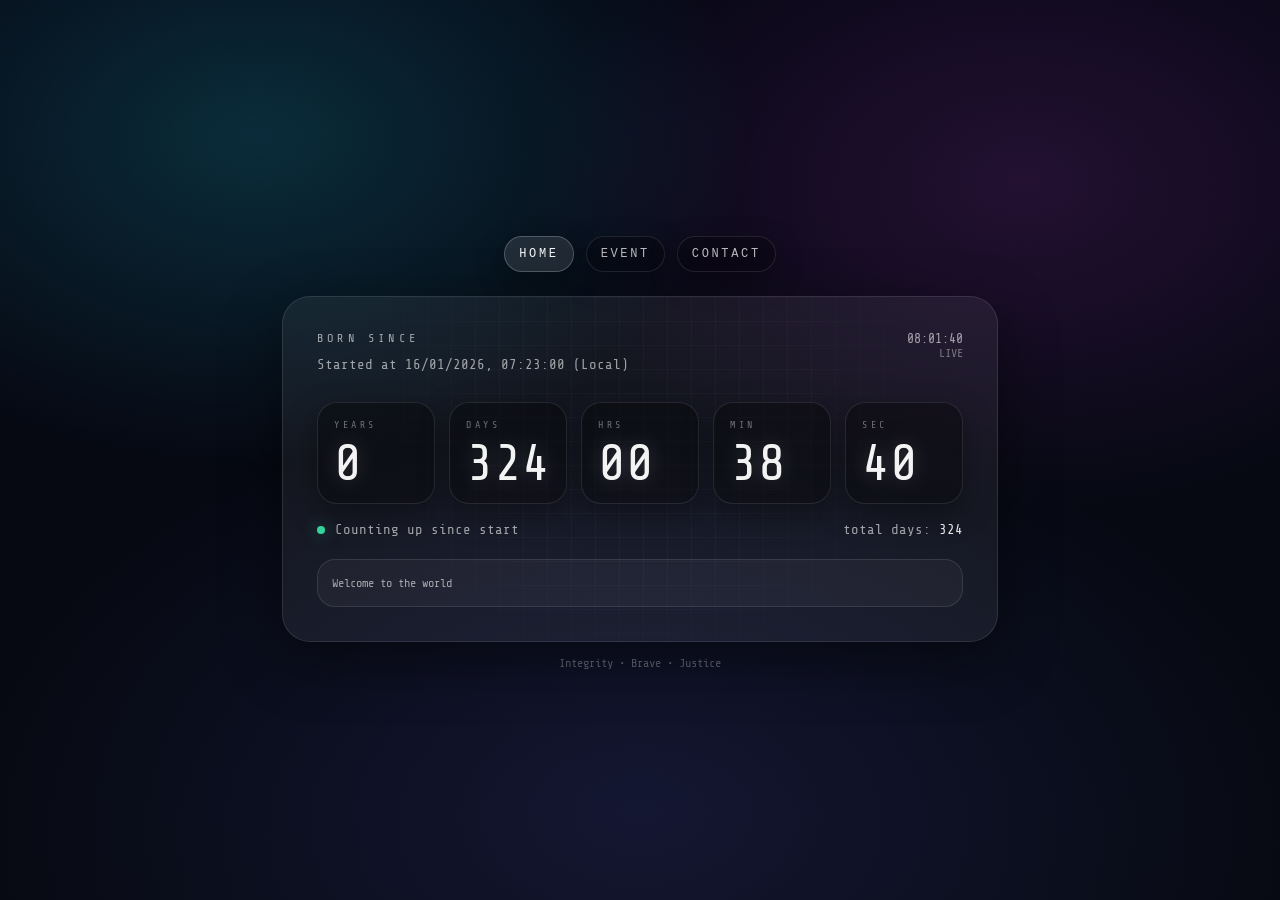
==== index.html @ 0cbd87af "Update index.html" ====
<!doctype html>
<html lang="en">
<head>
  <meta charset="utf-8" />
  <meta name="viewport" content="width=device-width,initial-scale=1" />
  <meta name="theme-color" content="#070A12" />
  <title>Clare Chen</title>

  <!-- Optional: nicer “digital” mono font (safe to remove) -->
  <link rel="preconnect" href="https://fonts.googleapis.com">
  <link rel="preconnect" href="https://fonts.gstatic.com" crossorigin>
  <link href="https://fonts.googleapis.com/css2?family=Share+Tech+Mono&display=swap" rel="stylesheet">

  <link rel="stylesheet" href="./assets/styles.css">

  <style>
    :root{
      --bg0:#050713;
      --bg1:#070A12;
      --panel: rgba(255,255,255,.06);
      --panel2: rgba(0,0,0,.35);
      --border: rgba(255,255,255,.10);
      --text: rgba(255,255,255,.95);
      --muted: rgba(255,255,255,.60);
      --muted2: rgba(255,255,255,.40);
      --glow: rgba(255,255,255,.18);
      --cyan: rgba(34,211,238,.18);
      --indigo: rgba(99,102,241,.14);
      --fuchsia: rgba(217,70,239,.14);
      --grid: rgba(255,255,255,.06);
    }

    *{ box-sizing:border-box; }
    html,body{ height:100%; }
    body{
      margin:0;
      color:var(--text);
      background:
        radial-gradient(900px 600px at 20% 15%, var(--cyan), transparent 55%),
        radial-gradient(900px 600px at 80% 20%, var(--fuchsia), transparent 55%),
        radial-gradient(1100px 700px at 50% 90%, var(--indigo), transparent 60%),
        linear-gradient(180deg, var(--bg0), var(--bg1));
      font-family: "Share Tech Mono", ui-monospace, SFMono-Regular, Menlo, Monaco, Consolas, "Liberation Mono", "Courier New", monospace;
      display:flex;
      align-items:center;
      justify-content:center;
      padding:24px;
    }

    .wrap{
      width:min(980px, 100%);
      position:relative;
    }

    .card{
      position:relative;
      border:1px solid var(--border);
      background:var(--panel);
      border-radius:28px;
      overflow:hidden;
      box-shadow: 0 18px 60px rgba(0,0,0,.45);
    }

    /* subtle grid */
    .card::before{
      content:"";
      position:absolute;
      inset:0;
      background-image:
        linear-gradient(to right, var(--grid) 1px, transparent 1px),
        linear-gradient(to bottom, var(--grid) 1px, transparent 1px);
      background-size:24px 24px;
      opacity:.45;
      mask-image: radial-gradient(circle at 50% 30%, black 0%, black 38%, transparent 75%);
      pointer-events:none;
    }

    .inner{ position:relative; padding:34px; }
    @media (max-width:640px){ .inner{ padding:22px; } }

    .top{
      display:flex;
      align-items:flex-start;
      justify-content:space-between;
      gap:16px;
    }

    .title{
      letter-spacing:.35em;
      font-size:12px;
      color:var(--muted);
    }

    .sub{
      margin-top:10px;
      font-size:14px;
      color:var(--muted);
      line-height:1.4;
    }

    .right{
      text-align:right;
      font-size:12px;
      color:var(--muted2);
    }

    .right .clock{
      font-size:13px;
      color:var(--muted);
    }

    .grid{
      margin-top:28px;
      display:grid;
      grid-template-columns: repeat(5, 1fr);
      gap:14px;
    }
    @media (max-width:860px){
      .grid{ grid-template-columns: repeat(2, 1fr); }
      .grid .block:last-child{ grid-column: 1 / -1; }
    }

    .block{
      border:1px solid var(--border);
      background:var(--panel2);
      border-radius:20px;
      padding:16px 16px 14px;
      box-shadow: 0 10px 30px rgba(0,0,0,.35);
    }

    .label{
      font-size:10px;
      letter-spacing:.35em;
      color:var(--muted2);
    }

    .value{
      margin-top:8px;
      font-size: clamp(34px, 4vw, 56px);
      color:var(--text);
      text-shadow: 0 0 22px var(--glow);
      line-height:1;
    }

    .metaRow{
      margin-top:18px;
      display:flex;
      align-items:center;
      justify-content:space-between;
      gap:12px;
      flex-wrap:wrap;
      color:var(--muted);
      font-size:14px;
    }

    .pill{
      display:inline-flex;
      align-items:center;
      gap:10px;
    }

    .dot{
      width:8px; height:8px; border-radius:999px;
      background:#34d399;
      box-shadow: 0 0 16px rgba(52,211,153,.5);
    }
    .dot.future{
      background:#fbbf24;
      box-shadow: 0 0 16px rgba(251,191,36,.5);
    }

    .footer{
      margin-top:14px;
      font-size:12px;
      color:rgba(255,255,255,.35);
      text-align:center;
    }

    .hint{
      margin-top:22px;
      border:1px solid var(--border);
      background: rgba(255,255,255,.04);
      border-radius:18px;
      padding:14px;
      font-size:12px;
      color:var(--muted);
      line-height:1.5;
    }

    code{
      font-family:inherit;
      color:rgba(255,255,255,.85);
    }
  </style>
</head>

<body>
  <div class="stage">
    <nav class="toolbar" aria-label="Primary">
      <a class="tool-pill active" href="/">Home</a>
      <a class="tool-pill" href="/event/">Event</a>
      <a class="tool-pill" href="/contact/">Contact</a>
    </nav>

    <section class="card">
      <div class="inner">
        <div class="top">
          <div>
            <div class="title" id="title">BORN SINCE</div>
            <div class="sub" id="subtitle">Loading…</div>
          </div>

          <div class="right">
            <div class="clock" id="nowClock">--:--:--</div>
            <div>LIVE</div>
          </div>
        </div>

        <div class="grid" aria-label="timer blocks">
          <div class="block">
            <div class="label">YEARS</div>
            <div class="value" id="years">0</div>
          </div>
          <div class="block">
            <div class="label">DAYS</div>
            <div class="value" id="days">0</div>
          </div>
          <div class="block">
            <div class="label">HRS</div>
            <div class="value" id="hours">00</div>
          </div>
          <div class="block">
            <div class="label">MIN</div>
            <div class="value" id="mins">00</div>
          </div>
          <div class="block">
            <div class="label">SEC</div>
            <div class="value" id="secs">00</div>
          </div>
        </div>

        <div class="metaRow">
          <div class="pill">
            <span class="dot" id="dot"></span>
            <span id="modeText">—</span>
          </div>

          <div>
            total days: <span id="totalDays" style="color:rgba(255,255,255,.9)">0</span>
          </div>
        </div>

        <div class="hint">
          Welcome to the world
        </div>
      </div>
    </section>

    <div class="footer">Integrity • Brave • Justice</div>
  </div>

  <script>
    // =========================
    // ✅ CONFIG (hardcode here)
    // =========================
    const TITLE = "BORN SINCE";
    const START_DATE_DDMMYYYY = "16012026"; // DDMMYYYY e.g. 01012020
    const START_TIME_HHMM     = "07:23";    // HH:MM (24h) e.g. 09:30
    const USE_UTC             = false;      // true = interpret date/time as UTC

    // Optional: show date in subtitle with your preferred format
    const DISPLAY_LOCALE = "en-AU"; // e.g. "en-AU"

    // =========================
    // Helpers
    // =========================
    const $ = (id) => document.getElementById(id);

    function pad2(n){ return String(n).padStart(2, "0"); }

    function parseDDMMYYYY(s){
      s = (s || "").trim();
      if(!/^\d{8}$/.test(s)) return null;
      const dd = Number(s.slice(0,2));
      const mm = Number(s.slice(2,4));
      const yyyy = Number(s.slice(4,8));
      if(mm < 1 || mm > 12) return null;
      if(dd < 1 || dd > 31) return null;
      const d = new Date(yyyy, mm-1, dd);
      if(d.getFullYear() !== yyyy || d.getMonth() !== mm-1 || d.getDate() !== dd) return null;
      return {dd, mm, yyyy};
    }

    function buildStartDate(dateParts, hh, min, useUTC){
      const {dd, mm, yyyy} = dateParts;
      return useUTC
        ? new Date(Date.UTC(yyyy, mm-1, dd, hh, min, 0))
        : new Date(yyyy, mm-1, dd, hh, min, 0);
    }

    function splitDuration(msAbs){
      const totalSeconds = Math.floor(msAbs / 1000);
      const seconds = totalSeconds % 60;
      const totalMinutes = Math.floor(totalSeconds / 60);
      const minutes = totalMinutes % 60;
      const totalHours = Math.floor(totalMinutes / 60);
      const hours = totalHours % 24;
      const totalDays = Math.floor(totalHours / 24);
      // Simple stable display: years = 365 days
      const years = Math.floor(totalDays / 365);
      const days = totalDays % 365;
      return { years, days, hours, minutes, seconds, totalDays };
    }

    // =========================
    // Init
    // =========================
    $("title").textContent = TITLE;

    const dateParts = parseDDMMYYYY(START_DATE_DDMMYYYY);
    const timeMatch = /^\s*(\d{1,2}):(\d{2})\s*$/.exec(START_TIME_HHMM);

    if(!dateParts || !timeMatch){
      $("subtitle").textContent = "Invalid START_DATE_DDMMYYYY or START_TIME_HHMM.";
      $("modeText").textContent = "Fix config in <script>.";
      $("dot").classList.add("future");
      throw new Error("Bad config");
    }

    const hh = Number(timeMatch[1]);
    const min = Number(timeMatch[2]);
    if(hh<0 || hh>23 || min<0 || min>59){
      $("subtitle").textContent = "Time must be HH:MM (00:00–23:59).";
      $("modeText").textContent = "Fix config in <script>.";
      $("dot").classList.add("future");
      throw new Error("Bad time");
    }

    const start = buildStartDate(dateParts, hh, min, USE_UTC);

    function tick(){
      const now = new Date();
      $("nowClock").textContent = now.toLocaleTimeString(DISPLAY_LOCALE, { hour12:false });

      const delta = Date.now() - start.getTime();
      const isFuture = delta < 0;
      const parts = splitDuration(Math.abs(delta));

      $("years").textContent = String(parts.years);
      $("days").textContent  = String(parts.days);
      $("hours").textContent = pad2(parts.hours);
      $("mins").textContent  = pad2(parts.minutes);
      $("secs").textContent  = pad2(parts.seconds);
      $("totalDays").textContent = String(parts.totalDays);

      $("dot").classList.toggle("future", isFuture);
      $("modeText").textContent = isFuture ? "Counting down to start" : "Counting up since start";

      const tzLabel = USE_UTC ? "UTC" : "Local";
      $("subtitle").textContent =
        (isFuture ? "Starts at " : "Started at ") +
        start.toLocaleString(DISPLAY_LOCALE, { hour12:false }) +
        " (" + tzLabel + ")";
    }

    tick();
    setInterval(tick, 250);
  </script>
</body>
</html>
---- assets/styles.css ----
/* toolbar container */
.toolbar{
  display:flex;
  align-items:center;
  justify-content:center;
  gap:12px;
  padding: 6px 8px;

  /* distance from main card */
  margin-bottom: 18px;
}

/* pill buttons that match your “Welcome to the world” vibe */
.tool-pill{
  display:inline-flex;
  align-items:center;
  justify-content:center;

  padding: 10px 14px;
  border-radius: 999px;

  border: 1px solid rgba(255,255,255,.10);
  background: rgba(0,0,0,.28);

  color: rgba(255,255,255,.72);
  text-decoration: none;

  font-family: ui-monospace, SFMono-Regular, Menlo, Monaco, Consolas, "Liberation Mono","Courier New", monospace;
  font-size: 12px;
  letter-spacing: .22em;
  text-transform: uppercase;

  box-shadow: 0 10px 28px rgba(0,0,0,.35);
  transition: transform .12s ease, background .12s ease, border-color .12s ease, color .12s ease;
}

.tool-pill:hover{
  transform: translateY(-1px);
  background: rgba(255,255,255,.08);
  border-color: rgba(255,255,255,.18);
  color: rgba(255,255,255,.92);
}

/* active tab - subtle highlight */
.tool-pill.active{
  background: rgba(255,255,255,.10);
  border-color: rgba(255,255,255,.22);
  color: rgba(255,255,255,.96);
}
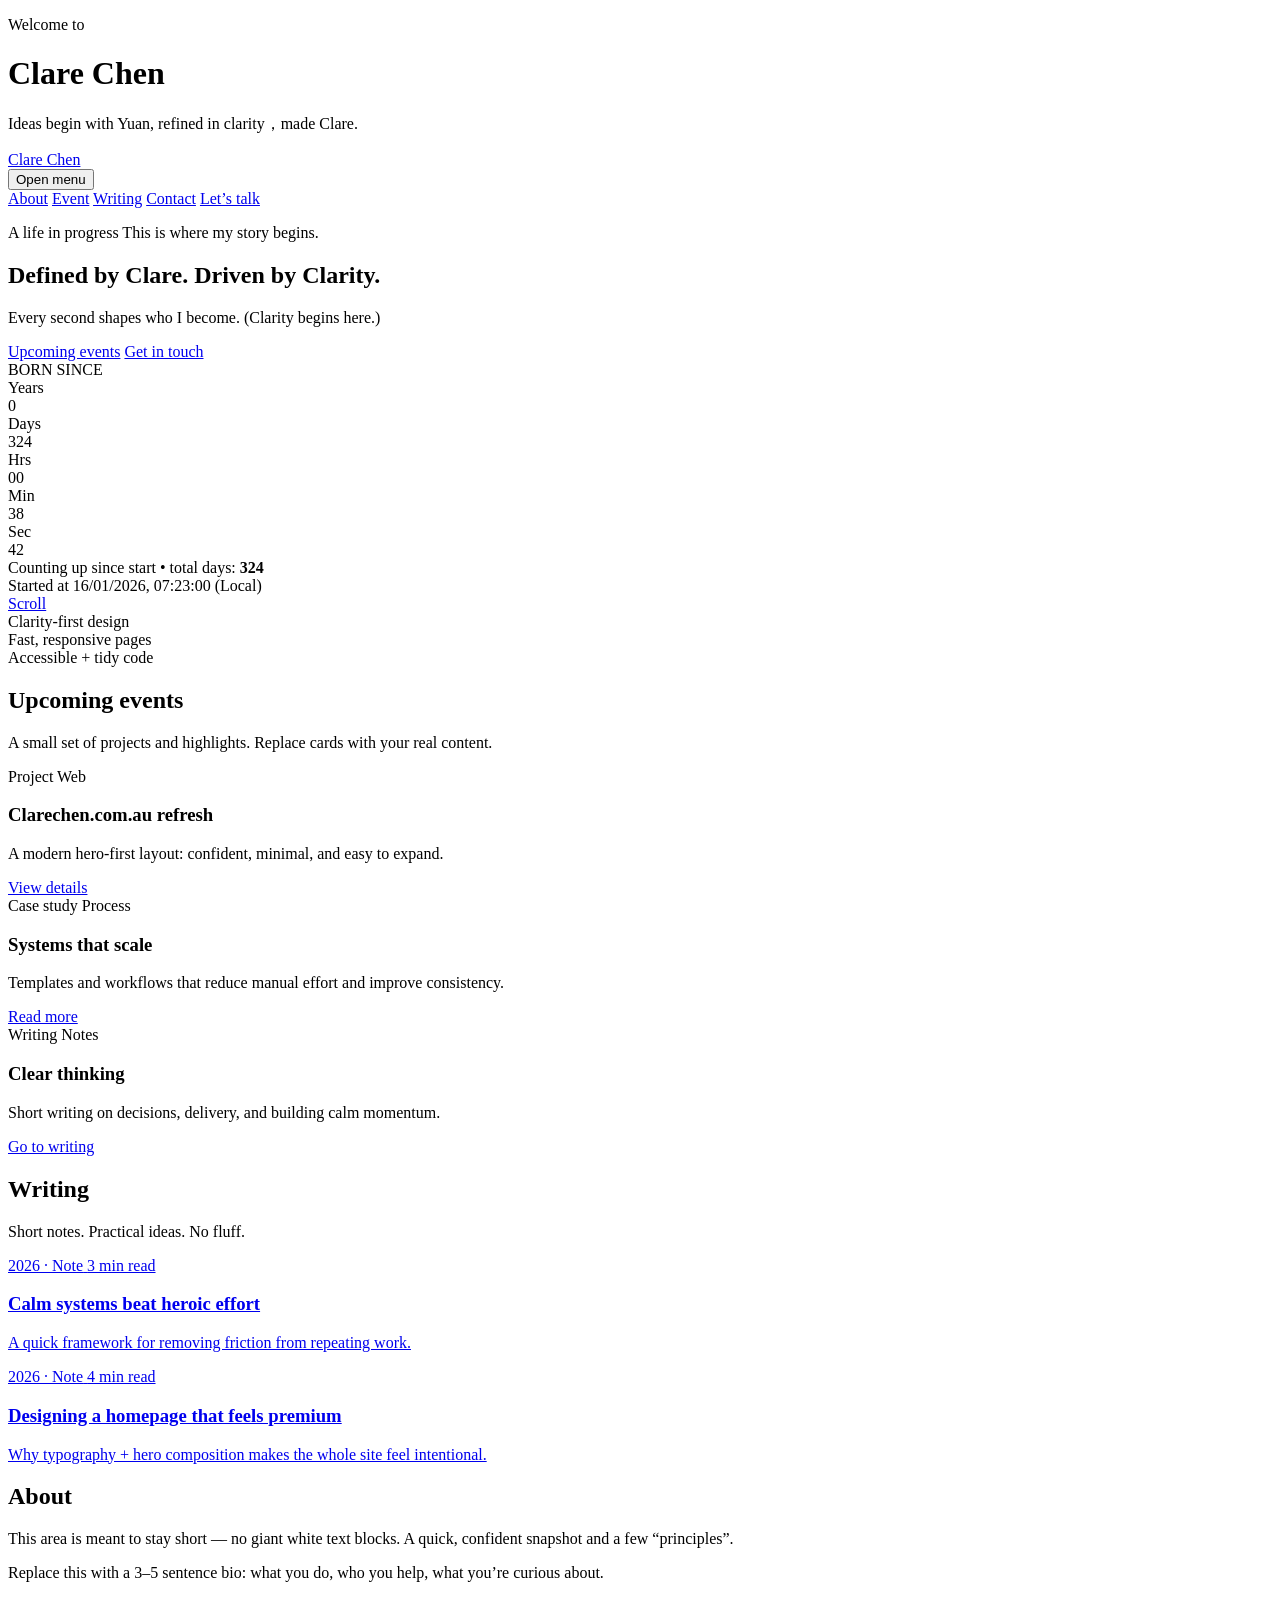
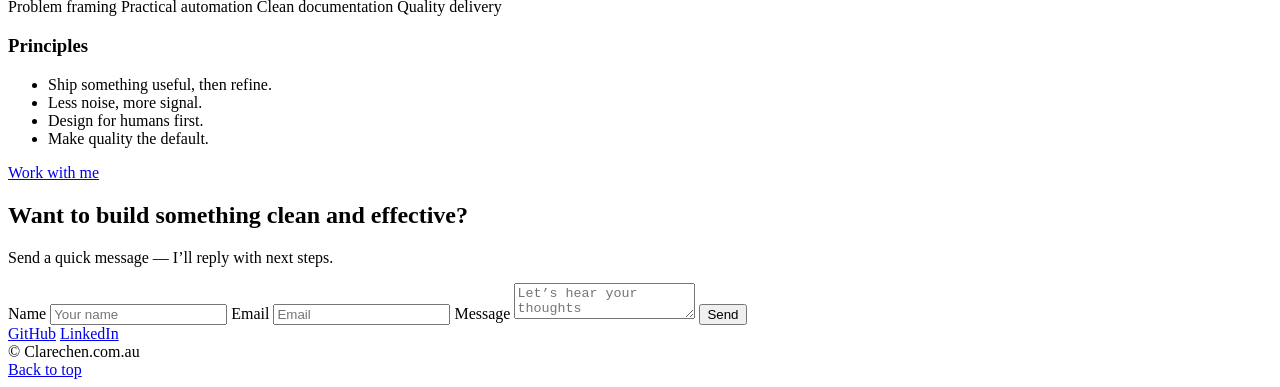
==== commit ad20d1d1: "Add Timer Since function" ====
--- a/index.html
+++ b/index.html
@@ -3,368 +3,326 @@
 <head>
   <meta charset="utf-8" />
   <meta name="viewport" content="width=device-width,initial-scale=1" />
-  <meta name="theme-color" content="#070A12" />
-  <title>Clare Chen</title>
-
-  <!-- Optional: nicer “digital” mono font (safe to remove) -->
-  <link rel="preconnect" href="https://fonts.googleapis.com">
-  <link rel="preconnect" href="https://fonts.gstatic.com" crossorigin>
-  <link href="https://fonts.googleapis.com/css2?family=Share+Tech+Mono&display=swap" rel="stylesheet">
-
-  <link rel="stylesheet" href="./assets/styles.css">
-
-  <style>
-    :root{
-      --bg0:#050713;
-      --bg1:#070A12;
-      --panel: rgba(255,255,255,.06);
-      --panel2: rgba(0,0,0,.35);
-      --border: rgba(255,255,255,.10);
-      --text: rgba(255,255,255,.95);
-      --muted: rgba(255,255,255,.60);
-      --muted2: rgba(255,255,255,.40);
-      --glow: rgba(255,255,255,.18);
-      --cyan: rgba(34,211,238,.18);
-      --indigo: rgba(99,102,241,.14);
-      --fuchsia: rgba(217,70,239,.14);
-      --grid: rgba(255,255,255,.06);
-    }
-
-    *{ box-sizing:border-box; }
-    html,body{ height:100%; }
-    body{
-      margin:0;
-      color:var(--text);
-      background:
-        radial-gradient(900px 600px at 20% 15%, var(--cyan), transparent 55%),
-        radial-gradient(900px 600px at 80% 20%, var(--fuchsia), transparent 55%),
-        radial-gradient(1100px 700px at 50% 90%, var(--indigo), transparent 60%),
-        linear-gradient(180deg, var(--bg0), var(--bg1));
-      font-family: "Share Tech Mono", ui-monospace, SFMono-Regular, Menlo, Monaco, Consolas, "Liberation Mono", "Courier New", monospace;
-      display:flex;
-      align-items:center;
-      justify-content:center;
-      padding:24px;
-    }
-
-    .wrap{
-      width:min(980px, 100%);
-      position:relative;
-    }
-
-    .card{
-      position:relative;
-      border:1px solid var(--border);
-      background:var(--panel);
-      border-radius:28px;
-      overflow:hidden;
-      box-shadow: 0 18px 60px rgba(0,0,0,.45);
-    }
-
-    /* subtle grid */
-    .card::before{
-      content:"";
-      position:absolute;
-      inset:0;
-      background-image:
-        linear-gradient(to right, var(--grid) 1px, transparent 1px),
-        linear-gradient(to bottom, var(--grid) 1px, transparent 1px);
-      background-size:24px 24px;
-      opacity:.45;
-      mask-image: radial-gradient(circle at 50% 30%, black 0%, black 38%, transparent 75%);
-      pointer-events:none;
-    }
-
-    .inner{ position:relative; padding:34px; }
-    @media (max-width:640px){ .inner{ padding:22px; } }
-
-    .top{
-      display:flex;
-      align-items:flex-start;
-      justify-content:space-between;
-      gap:16px;
-    }
-
-    .title{
-      letter-spacing:.35em;
-      font-size:12px;
-      color:var(--muted);
-    }
-
-    .sub{
-      margin-top:10px;
-      font-size:14px;
-      color:var(--muted);
-      line-height:1.4;
-    }
-
-    .right{
-      text-align:right;
-      font-size:12px;
-      color:var(--muted2);
-    }
-
-    .right .clock{
-      font-size:13px;
-      color:var(--muted);
-    }
-
-    .grid{
-      margin-top:28px;
-      display:grid;
-      grid-template-columns: repeat(5, 1fr);
-      gap:14px;
-    }
-    @media (max-width:860px){
-      .grid{ grid-template-columns: repeat(2, 1fr); }
-      .grid .block:last-child{ grid-column: 1 / -1; }
-    }
-
-    .block{
-      border:1px solid var(--border);
-      background:var(--panel2);
-      border-radius:20px;
-      padding:16px 16px 14px;
-      box-shadow: 0 10px 30px rgba(0,0,0,.35);
-    }
-
-    .label{
-      font-size:10px;
-      letter-spacing:.35em;
-      color:var(--muted2);
-    }
-
-    .value{
-      margin-top:8px;
-      font-size: clamp(34px, 4vw, 56px);
-      color:var(--text);
-      text-shadow: 0 0 22px var(--glow);
-      line-height:1;
-    }
-
-    .metaRow{
-      margin-top:18px;
-      display:flex;
-      align-items:center;
-      justify-content:space-between;
-      gap:12px;
-      flex-wrap:wrap;
-      color:var(--muted);
-      font-size:14px;
-    }
-
-    .pill{
-      display:inline-flex;
-      align-items:center;
-      gap:10px;
-    }
-
-    .dot{
-      width:8px; height:8px; border-radius:999px;
-      background:#34d399;
-      box-shadow: 0 0 16px rgba(52,211,153,.5);
-    }
-    .dot.future{
-      background:#fbbf24;
-      box-shadow: 0 0 16px rgba(251,191,36,.5);
-    }
-
-    .footer{
-      margin-top:14px;
-      font-size:12px;
-      color:rgba(255,255,255,.35);
-      text-align:center;
-    }
-
-    .hint{
-      margin-top:22px;
-      border:1px solid var(--border);
-      background: rgba(255,255,255,.04);
-      border-radius:18px;
-      padding:14px;
-      font-size:12px;
-      color:var(--muted);
-      line-height:1.5;
-    }
-
-    code{
-      font-family:inherit;
-      color:rgba(255,255,255,.85);
-    }
-  </style>
+  <meta name="theme-color" content="#0b1220" />
+  <title>Clare Chen — Clarechen.com.au</title>
+  <meta name="description" content="A modern personal homepage for Clare Chen — projects, writing, and contact." />
+
+  <!-- Open Graph -->
+  <meta property="og:title" content="Clare Chen — Clarechen.com.au" />
+  <meta property="og:description" content="Projects, writing, and contact." />
+  <meta property="og:type" content="website" />
+
+  <!-- Fonts (Google Fonts) -->
+  <link rel="preconnect" href="https://fonts.googleapis.com" />
+  <link rel="preconnect" href="https://fonts.gstatic.com" crossorigin />
+  <!-- Elegant headline + clean UI body -->
+  <link href="https://fonts.googleapis.com/css2?family=Manrope:wght@300;400;500;600;700&family=Fraunces:opsz,wght@9..144,300;9..144,500;9..144,700&display=swap" rel="stylesheet" />
+
+  <link rel="stylesheet" href="assets/css/site.css" />
 </head>
 
+<script src="assets/app.js"></script>
+
 <body>
-  <div class="stage">
-    <nav class="toolbar" aria-label="Primary">
-      <a class="tool-pill active" href="/">Home</a>
-      <a class="tool-pill" href="/event/">Event</a>
-      <a class="tool-pill" href="/contact/">Contact</a>
-    </nav>
-
-    <section class="card">
-      <div class="inner">
-        <div class="top">
-          <div>
-            <div class="title" id="title">BORN SINCE</div>
-            <div class="sub" id="subtitle">Loading…</div>
+  <!-- Intro / Welcome Screen -->
+  <div class="intro" id="intro" aria-hidden="true">
+    <div class="intro__inner">
+      <div class="intro__mark" aria-hidden="true"></div>
+      <p class="intro__eyebrow">Welcome to</p>
+      <h1 class="intro__title">Clare Chen</h1>
+      <p class="intro__sub">Ideas begin with Yuan, refined in clarity，made Clare.</p>
+    </div>
+  </div>
+
+  <!-- Top progress indicator -->
+  <div class="scrollbar" aria-hidden="true">
+    <div class="scrollbar__bar" id="scrollbarBar"></div>
+  </div>
+
+  <header class="header" id="header">
+    <div class="container header__inner">
+      <a class="brand" href="#top" aria-label="Home">
+        <span class="brand__dot" aria-hidden="true"></span>
+        <span class="brand__text">Clare Chen</span>
+      </a>
+
+      <nav class="nav" aria-label="Primary">
+        <button class="nav__toggle" id="navToggle" aria-expanded="false" aria-controls="navMenu">
+          <span class="nav__toggleLines" aria-hidden="true"></span>
+          <span class="sr-only">Open menu</span>
+        </button>
+
+        <div class="nav__menu" id="navMenu">
+          <a class="nav__link" href="#about">About</a>
+          <a class="nav__link" href="#event">Event</a>
+          <a class="nav__link" href="#writing">Writing</a>
+          <a class="nav__link" href="#contact">Contact</a>
+          <a class="btn btn--ghost" href="#contact">Let’s talk</a>
+        </div>
+      </nav>
+    </div>
+  </header>
+
+  <main id="top">
+    <!-- HERO -->
+    <section class="hero">
+      <div class="hero__bg" aria-hidden="true"></div>
+      <div class="hero__overlay" aria-hidden="true"></div>
+      <div class="hero__halo" aria-hidden="true"></div>
+
+      <div class="container hero__inner">
+        <p class="kicker reveal">
+          <span class="pill">A life in progress</span>
+          This is where my story begins.
+        </p>
+
+        <h1 class="hero__title reveal">
+          Defined by Clare. Driven by <span class="accent">Clarity</span>.
+        </h1>
+
+        <p class="hero__lead reveal">
+          Every second shapes who I become.
+          <span class="muted">(Clarity begins here.)</span>
+        </p>
+
+        <div class="hero__actions reveal">
+          <a class="btn btn--primary" href="#event">Upcoming events</a>
+          <a class="btn btn--soft" href="#contact">Get in touch</a>
+        </div>
+
+        
+<div class="hero__meta reveal">
+  <div class="stat stat--timer">
+    <div class="stat__label" id="timerTitle">BORN SINCE</div>
+
+    <div class="timerRow">
+      <div class="timerCell">
+        <div class="timerCell__label">Years</div>
+        <div class="timerCell__value" id="years">0</div>
+      </div>
+
+      <div class="timerCell">
+        <div class="timerCell__label">Days</div>
+        <div class="timerCell__value" id="days">0</div>
+      </div>
+
+      <div class="timerCell">
+        <div class="timerCell__label">Hrs</div>
+        <div class="timerCell__value" id="hours">00</div>
+      </div>
+
+      <div class="timerCell">
+        <div class="timerCell__label">Min</div>
+        <div class="timerCell__value" id="mins">00</div>
+      </div>
+
+      <div class="timerCell">
+        <div class="timerCell__label">Sec</div>
+        <div class="timerCell__value" id="secs">00</div>
+      </div>
+    </div>
+
+    <div class="timerMeta">
+      <span class="timerDot" id="dot" aria-hidden="true"></span>
+      <span class="timerMeta__text" id="modeText">—</span>
+      <span class="timerMeta__sep" aria-hidden="true">•</span>
+      <span class="timerMeta__text">
+        total days: <strong id="totalDays">0</strong>
+      </span>
+    </div>
+
+    <div class="timerSub" id="subtitle">Loading…</div>
+  </div>
+</div>
+
+
+        <a class="scrollHint" href="#event" aria-label="Scroll to the events">
+          <span class="scrollHint__mouse" aria-hidden="true"></span>
+          <span class="scrollHint__text">Scroll</span>
+        </a>
+      </div>
+    </section>
+
+    <!-- TRUST STRIP -->
+    <section class="strip">
+      <div class="container strip__inner">
+        <div class="strip__item reveal">Clarity-first design</div>
+        <div class="strip__dot" aria-hidden="true"></div>
+        <div class="strip__item reveal">Fast, responsive pages</div>
+        <div class="strip__dot" aria-hidden="true"></div>
+        <div class="strip__item reveal">Accessible + tidy code</div>
+      </div>
+    </section>
+
+    <!-- WORK -->
+    <section class="section" id="event">
+      <div class="container">
+        <div class="section__head">
+          <h2 class="section__title reveal">Upcoming events</h2>
+          <p class="section__lead reveal">
+            A small set of projects and highlights. Replace cards with your real content.
+          </p>
+        </div>
+
+        <div class="grid">
+          <article class="card reveal">
+            <div class="card__top">
+              <span class="tag">Project</span>
+              <span class="tag tag--muted">Web</span>
+            </div>
+            <h3 class="card__title">Clarechen.com.au refresh</h3>
+            <p class="card__text">
+              A modern hero-first layout: confident, minimal, and easy to expand.
+            </p>
+            <div class="card__actions">
+              <a class="link" href="#" aria-label="Open project">View details</a>
+            </div>
+          </article>
+
+          <article class="card reveal">
+            <div class="card__top">
+              <span class="tag">Case study</span>
+              <span class="tag tag--muted">Process</span>
+            </div>
+            <h3 class="card__title">Systems that scale</h3>
+            <p class="card__text">
+              Templates and workflows that reduce manual effort and improve consistency.
+            </p>
+            <div class="card__actions">
+              <a class="link" href="#" aria-label="Open case study">Read more</a>
+            </div>
+          </article>
+
+          <article class="card reveal">
+            <div class="card__top">
+              <span class="tag">Writing</span>
+              <span class="tag tag--muted">Notes</span>
+            </div>
+            <h3 class="card__title">Clear thinking</h3>
+            <p class="card__text">
+              Short writing on decisions, delivery, and building calm momentum.
+            </p>
+            <div class="card__actions">
+              <a class="link" href="#writing">Go to writing</a>
+            </div>
+          </article>
+        </div>
+      </div>
+    </section>
+
+    <!-- WRITING -->
+    <section class="section" id="writing">
+      <div class="container">
+        <div class="section__head">
+          <h2 class="section__title reveal">Writing</h2>
+          <p class="section__lead reveal">Short notes. Practical ideas. No fluff.</p>
+        </div>
+
+        <div class="posts">
+          <a class="post reveal" href="#">
+            <div class="post__meta">
+              <span class="post__date">2026 · Note</span>
+              <span class="post__dot" aria-hidden="true"></span>
+              <span class="post__read">3 min read</span>
+            </div>
+            <h3 class="post__title">Calm systems beat heroic effort</h3>
+            <p class="post__text">A quick framework for removing friction from repeating work.</p>
+          </a>
+
+          <a class="post reveal" href="#">
+            <div class="post__meta">
+              <span class="post__date">2026 · Note</span>
+              <span class="post__dot" aria-hidden="true"></span>
+              <span class="post__read">4 min read</span>
+            </div>
+            <h3 class="post__title">Designing a homepage that feels premium</h3>
+            <p class="post__text">Why typography + hero composition makes the whole site feel intentional.</p>
+          </a>
+        </div>
+      </div>
+    </section>
+
+    
+    <!-- ABOUT (dark glass panel) -->
+    <section class="section section--tint" id="about">
+      <div class="container">
+        <div class="split">
+          <div class="split__left reveal">
+            <h2 class="section__title">About</h2>
+            <p class="section__lead">
+              This area is meant to stay short — no giant white text blocks.
+              A quick, confident snapshot and a few “principles”.
+            </p>
+            <p class="muted">
+              Replace this with a 3–5 sentence bio: what you do, who you help, what you’re curious about.
+            </p>
+
+            <div class="chips">
+              <span class="chip">Problem framing</span>
+              <span class="chip">Practical automation</span>
+              <span class="chip">Clean documentation</span>
+              <span class="chip">Quality delivery</span>
+            </div>
           </div>
 
-          <div class="right">
-            <div class="clock" id="nowClock">--:--:--</div>
-            <div>LIVE</div>
+          <div class="split__right reveal">
+            <div class="panel">
+              <h3 class="panel__title">Principles</h3>
+              <ul class="list">
+                <li><span class="tick" aria-hidden="true"></span>Ship something useful, then refine.</li>
+                <li><span class="tick" aria-hidden="true"></span>Less noise, more signal.</li>
+                <li><span class="tick" aria-hidden="true"></span>Design for humans first.</li>
+                <li><span class="tick" aria-hidden="true"></span>Make quality the default.</li>
+              </ul>
+              <a class="btn btn--soft btn--full" href="#contact">Work with me</a>
+            </div>
           </div>
         </div>
-
-        <div class="grid" aria-label="timer blocks">
-          <div class="block">
-            <div class="label">YEARS</div>
-            <div class="value" id="years">0</div>
+      </div>
+    </section>
+
+    <!-- CONTACT CTA -->
+    <section class="cta" id="contact">
+      <div class="container cta__inner">
+        <div class="cta__copy reveal">
+          <h2 class="cta__title">Want to build something clean and effective?</h2>
+          <p class="cta__lead">Send a quick message — I’ll reply with next steps.</p>
+        </div>
+
+        <form class="form reveal" action="mailto:your@email.com" method="post" enctype="text/plain">
+          <label class="sr-only" for="name">Name</label>
+          <input class="input" id="name" name="name" placeholder="Your name" autocomplete="name" />
+
+          <label class="sr-only" for="email">Email</label>
+          <input class="input" id="email" name="email" placeholder="Email" autocomplete="email" />
+
+          <label class="sr-only" for="message">Message</label>
+          <textarea class="input input--area" id="message" name="message" placeholder="Let’s hear your thoughts"></textarea>
+
+          <button class="btn btn--primary btn--full" type="submit">Send</button>
+
+          <div class="form__links">
+            <a class="link link--muted" href="https://github.com/jimmy1992abc" target="_blank" rel="noreferrer">GitHub</a>
+            <span class="dot" aria-hidden="true"></span>
+            <a class="link link--muted" href="#" target="_blank" rel="noreferrer">LinkedIn</a>
           </div>
-          <div class="block">
-            <div class="label">DAYS</div>
-            <div class="value" id="days">0</div>
-          </div>
-          <div class="block">
-            <div class="label">HRS</div>
-            <div class="value" id="hours">00</div>
-          </div>
-          <div class="block">
-            <div class="label">MIN</div>
-            <div class="value" id="mins">00</div>
-          </div>
-          <div class="block">
-            <div class="label">SEC</div>
-            <div class="value" id="secs">00</div>
-          </div>
-        </div>
-
-        <div class="metaRow">
-          <div class="pill">
-            <span class="dot" id="dot"></span>
-            <span id="modeText">—</span>
-          </div>
-
-          <div>
-            total days: <span id="totalDays" style="color:rgba(255,255,255,.9)">0</span>
-          </div>
-        </div>
-
-        <div class="hint">
-          Welcome to the world
-        </div>
-      </div>
-    </section>
-
-    <div class="footer">Integrity • Brave • Justice</div>
-  </div>
-
-  <script>
-    // =========================
-    // ✅ CONFIG (hardcode here)
-    // =========================
-    const TITLE = "BORN SINCE";
-    const START_DATE_DDMMYYYY = "16012026"; // DDMMYYYY e.g. 01012020
-    const START_TIME_HHMM     = "07:23";    // HH:MM (24h) e.g. 09:30
-    const USE_UTC             = false;      // true = interpret date/time as UTC
-
-    // Optional: show date in subtitle with your preferred format
-    const DISPLAY_LOCALE = "en-AU"; // e.g. "en-AU"
-
-    // =========================
-    // Helpers
-    // =========================
-    const $ = (id) => document.getElementById(id);
-
-    function pad2(n){ return String(n).padStart(2, "0"); }
-
-    function parseDDMMYYYY(s){
-      s = (s || "").trim();
-      if(!/^\d{8}$/.test(s)) return null;
-      const dd = Number(s.slice(0,2));
-      const mm = Number(s.slice(2,4));
-      const yyyy = Number(s.slice(4,8));
-      if(mm < 1 || mm > 12) return null;
-      if(dd < 1 || dd > 31) return null;
-      const d = new Date(yyyy, mm-1, dd);
-      if(d.getFullYear() !== yyyy || d.getMonth() !== mm-1 || d.getDate() !== dd) return null;
-      return {dd, mm, yyyy};
-    }
-
-    function buildStartDate(dateParts, hh, min, useUTC){
-      const {dd, mm, yyyy} = dateParts;
-      return useUTC
-        ? new Date(Date.UTC(yyyy, mm-1, dd, hh, min, 0))
-        : new Date(yyyy, mm-1, dd, hh, min, 0);
-    }
-
-    function splitDuration(msAbs){
-      const totalSeconds = Math.floor(msAbs / 1000);
-      const seconds = totalSeconds % 60;
-      const totalMinutes = Math.floor(totalSeconds / 60);
-      const minutes = totalMinutes % 60;
-      const totalHours = Math.floor(totalMinutes / 60);
-      const hours = totalHours % 24;
-      const totalDays = Math.floor(totalHours / 24);
-      // Simple stable display: years = 365 days
-      const years = Math.floor(totalDays / 365);
-      const days = totalDays % 365;
-      return { years, days, hours, minutes, seconds, totalDays };
-    }
-
-    // =========================
-    // Init
-    // =========================
-    $("title").textContent = TITLE;
-
-    const dateParts = parseDDMMYYYY(START_DATE_DDMMYYYY);
-    const timeMatch = /^\s*(\d{1,2}):(\d{2})\s*$/.exec(START_TIME_HHMM);
-
-    if(!dateParts || !timeMatch){
-      $("subtitle").textContent = "Invalid START_DATE_DDMMYYYY or START_TIME_HHMM.";
-      $("modeText").textContent = "Fix config in <script>.";
-      $("dot").classList.add("future");
-      throw new Error("Bad config");
-    }
-
-    const hh = Number(timeMatch[1]);
-    const min = Number(timeMatch[2]);
-    if(hh<0 || hh>23 || min<0 || min>59){
-      $("subtitle").textContent = "Time must be HH:MM (00:00–23:59).";
-      $("modeText").textContent = "Fix config in <script>.";
-      $("dot").classList.add("future");
-      throw new Error("Bad time");
-    }
-
-    const start = buildStartDate(dateParts, hh, min, USE_UTC);
-
-    function tick(){
-      const now = new Date();
-      $("nowClock").textContent = now.toLocaleTimeString(DISPLAY_LOCALE, { hour12:false });
-
-      const delta = Date.now() - start.getTime();
-      const isFuture = delta < 0;
-      const parts = splitDuration(Math.abs(delta));
-
-      $("years").textContent = String(parts.years);
-      $("days").textContent  = String(parts.days);
-      $("hours").textContent = pad2(parts.hours);
-      $("mins").textContent  = pad2(parts.minutes);
-      $("secs").textContent  = pad2(parts.seconds);
-      $("totalDays").textContent = String(parts.totalDays);
-
-      $("dot").classList.toggle("future", isFuture);
-      $("modeText").textContent = isFuture ? "Counting down to start" : "Counting up since start";
-
-      const tzLabel = USE_UTC ? "UTC" : "Local";
-      $("subtitle").textContent =
-        (isFuture ? "Starts at " : "Started at ") +
-        start.toLocaleString(DISPLAY_LOCALE, { hour12:false }) +
-        " (" + tzLabel + ")";
-    }
-
-    tick();
-    setInterval(tick, 250);
-  </script>
+        </form>
+      </div>
+    </section>
+  </main>
+
+  <footer class="footer">
+    <div class="container footer__inner">
+      <div class="footer__left">
+        <span class="brand__dot" aria-hidden="true"></span>
+        <span>© <span id="year"></span> Clarechen.com.au</span>
+      </div>
+      <div class="footer__right">
+        <a class="link link--muted" href="#top">Back to top</a>
+      </div>
+    </div>
+  </footer>
+
+  <script src="assets/js/site.js" defer></script>
 </body>
-</html>
+</html>
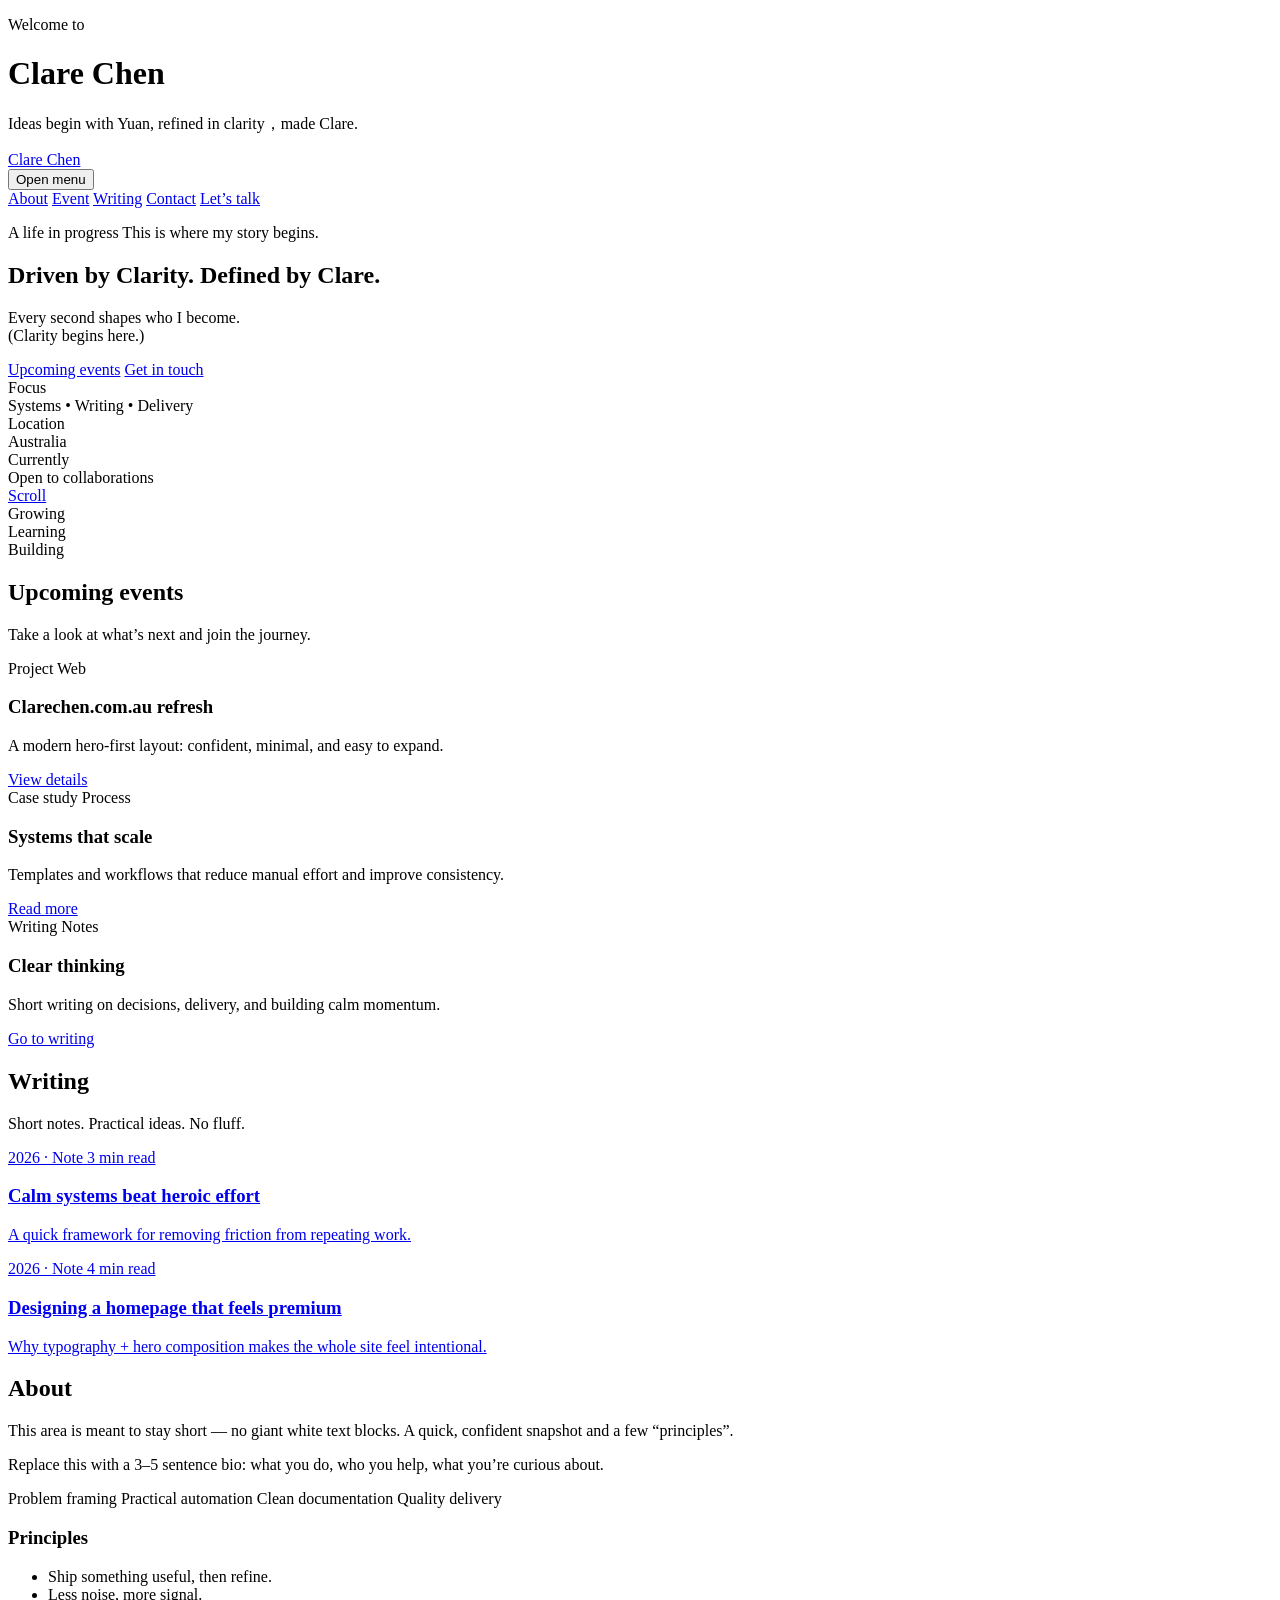
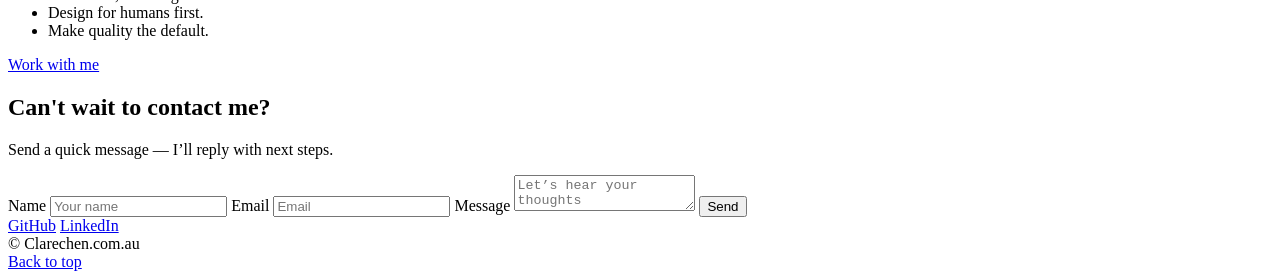
==== commit 78645f84: "Update homepage" ====
--- a/index.html
+++ b/index.html
@@ -20,8 +20,6 @@
 
   <link rel="stylesheet" href="assets/css/site.css" />
 </head>
-
-<script src="assets/app.js"></script>
 
 <body>
   <!-- Intro / Welcome Screen -->
@@ -77,11 +75,11 @@
         </p>
 
         <h1 class="hero__title reveal">
-          Defined by Clare. Driven by <span class="accent">Clarity</span>.
+          Driven by Clarity. Defined by <span class="accent">Clare</span>.
         </h1>
 
         <p class="hero__lead reveal">
-          Every second shapes who I become.
+          Every second shapes who I become.<br>
           <span class="muted">(Clarity begins here.)</span>
         </p>
 
@@ -90,51 +88,20 @@
           <a class="btn btn--soft" href="#contact">Get in touch</a>
         </div>
 
-        
-<div class="hero__meta reveal">
-  <div class="stat stat--timer">
-    <div class="stat__label" id="timerTitle">BORN SINCE</div>
-
-    <div class="timerRow">
-      <div class="timerCell">
-        <div class="timerCell__label">Years</div>
-        <div class="timerCell__value" id="years">0</div>
-      </div>
-
-      <div class="timerCell">
-        <div class="timerCell__label">Days</div>
-        <div class="timerCell__value" id="days">0</div>
-      </div>
-
-      <div class="timerCell">
-        <div class="timerCell__label">Hrs</div>
-        <div class="timerCell__value" id="hours">00</div>
-      </div>
-
-      <div class="timerCell">
-        <div class="timerCell__label">Min</div>
-        <div class="timerCell__value" id="mins">00</div>
-      </div>
-
-      <div class="timerCell">
-        <div class="timerCell__label">Sec</div>
-        <div class="timerCell__value" id="secs">00</div>
-      </div>
-    </div>
-
-    <div class="timerMeta">
-      <span class="timerDot" id="dot" aria-hidden="true"></span>
-      <span class="timerMeta__text" id="modeText">—</span>
-      <span class="timerMeta__sep" aria-hidden="true">•</span>
-      <span class="timerMeta__text">
-        total days: <strong id="totalDays">0</strong>
-      </span>
-    </div>
-
-    <div class="timerSub" id="subtitle">Loading…</div>
-  </div>
-</div>
-
+        <div class="hero__meta reveal">
+          <div class="stat">
+            <div class="stat__label">Focus</div>
+            <div class="stat__value">Systems • Writing • Delivery</div>
+          </div>
+          <div class="stat">
+            <div class="stat__label">Location</div>
+            <div class="stat__value">Australia</div>
+          </div>
+          <div class="stat">
+            <div class="stat__label">Currently</div>
+            <div class="stat__value">Open to collaborations</div>
+          </div>
+        </div>
 
         <a class="scrollHint" href="#event" aria-label="Scroll to the events">
           <span class="scrollHint__mouse" aria-hidden="true"></span>
@@ -146,11 +113,11 @@
     <!-- TRUST STRIP -->
     <section class="strip">
       <div class="container strip__inner">
-        <div class="strip__item reveal">Clarity-first design</div>
+        <div class="strip__item reveal">Growing</div>
         <div class="strip__dot" aria-hidden="true"></div>
-        <div class="strip__item reveal">Fast, responsive pages</div>
+        <div class="strip__item reveal">Learning</div>
         <div class="strip__dot" aria-hidden="true"></div>
-        <div class="strip__item reveal">Accessible + tidy code</div>
+        <div class="strip__item reveal">Building</div>
       </div>
     </section>
 
@@ -160,7 +127,7 @@
         <div class="section__head">
           <h2 class="section__title reveal">Upcoming events</h2>
           <p class="section__lead reveal">
-            A small set of projects and highlights. Replace cards with your real content.
+            Take a look at what’s next and join the journey.
           </p>
         </div>
 
@@ -285,7 +252,7 @@
     <section class="cta" id="contact">
       <div class="container cta__inner">
         <div class="cta__copy reveal">
-          <h2 class="cta__title">Want to build something clean and effective?</h2>
+          <h2 class="cta__title">Can't wait to contact me?</h2>
           <p class="cta__lead">Send a quick message — I’ll reply with next steps.</p>
         </div>
 
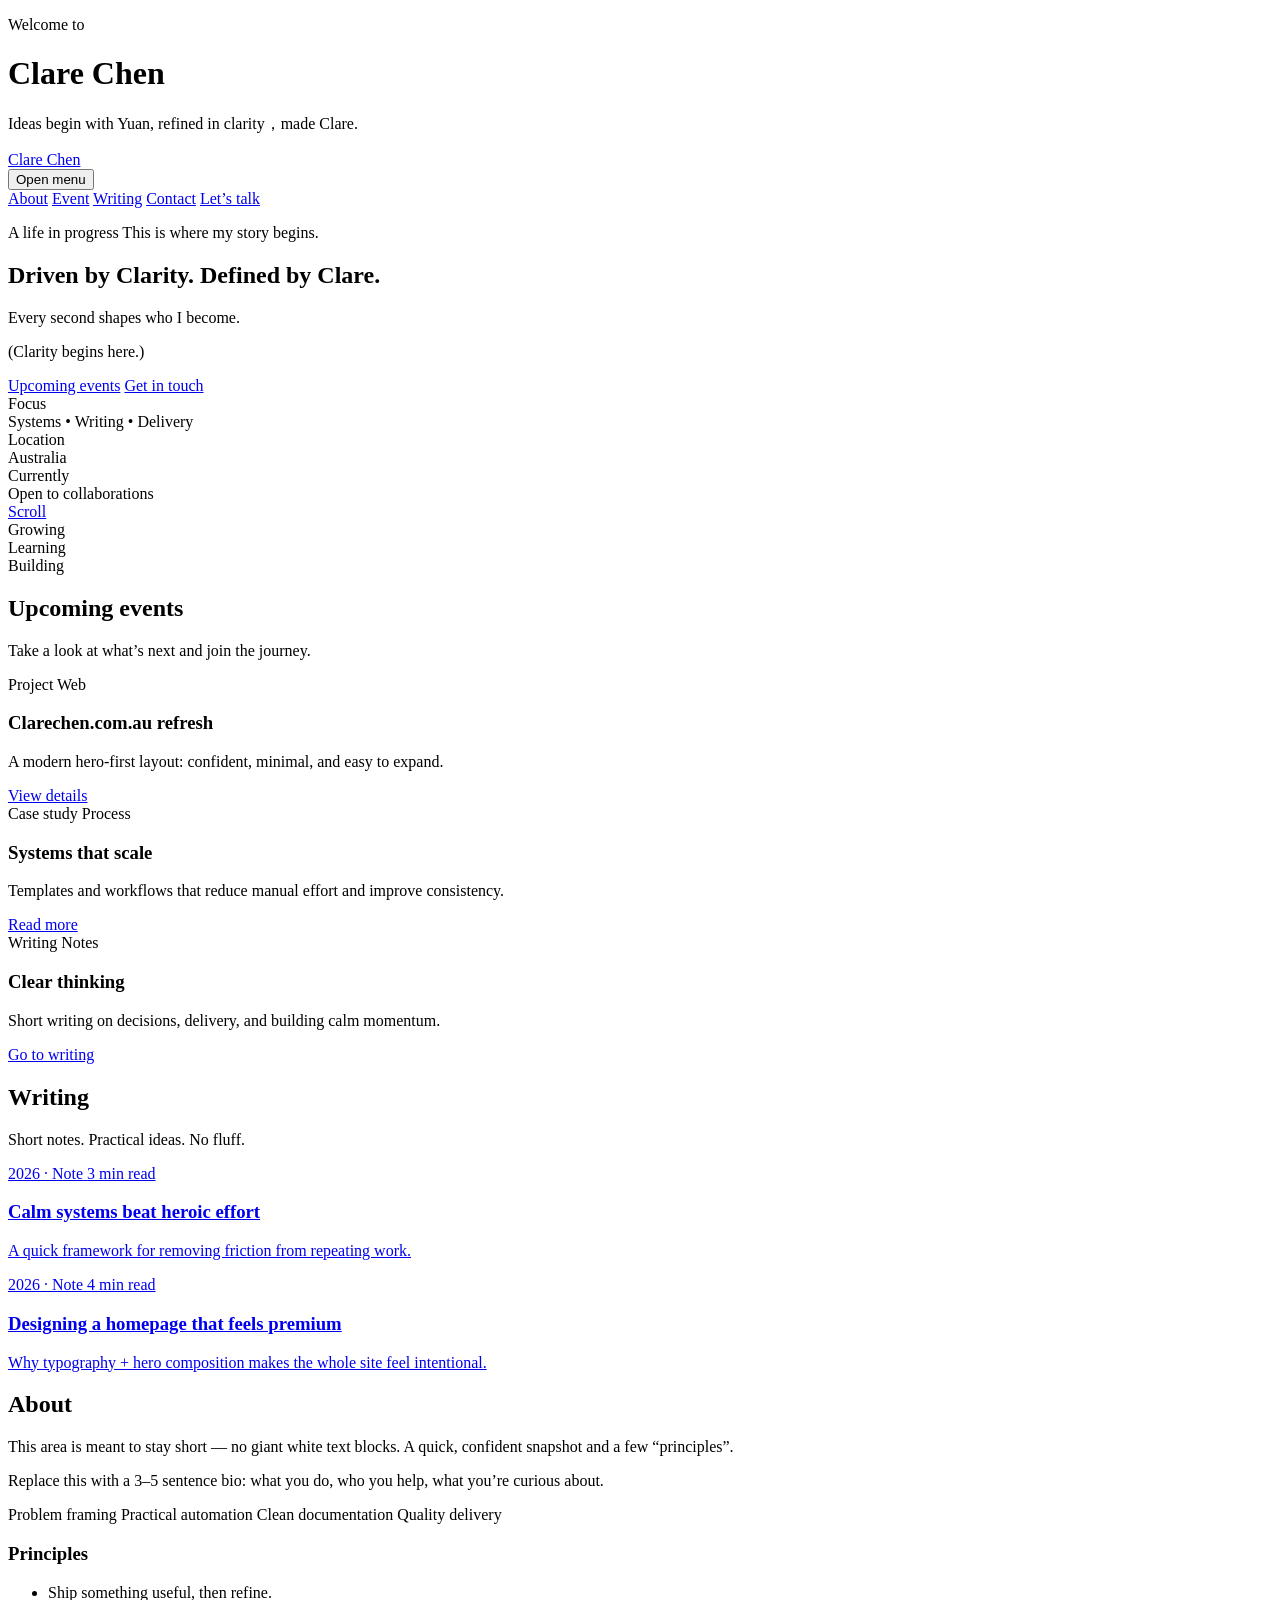
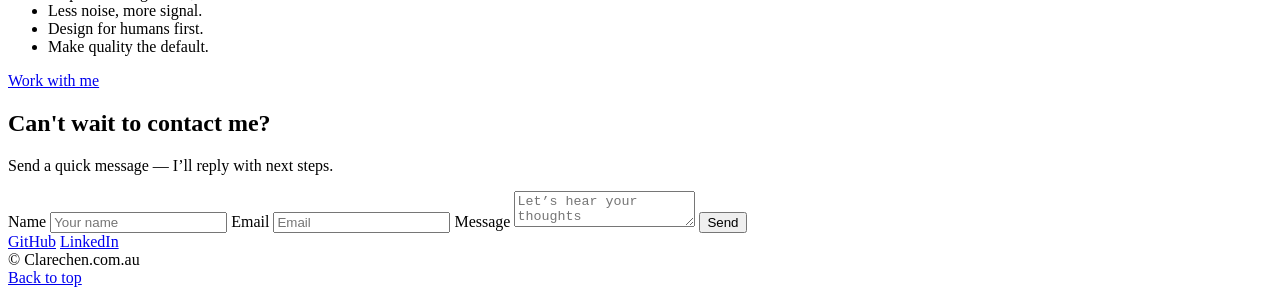
==== commit b9c15088: "Update context" ====
--- a/index.html
+++ b/index.html
@@ -80,7 +80,7 @@
 
         <p class="hero__lead reveal">
           Every second shapes who I become.<br>
-          <span class="muted">(Clarity begins here.)</span>
+          <div class="muted">(Clarity begins here.)</div>
         </p>
 
         <div class="hero__actions reveal">
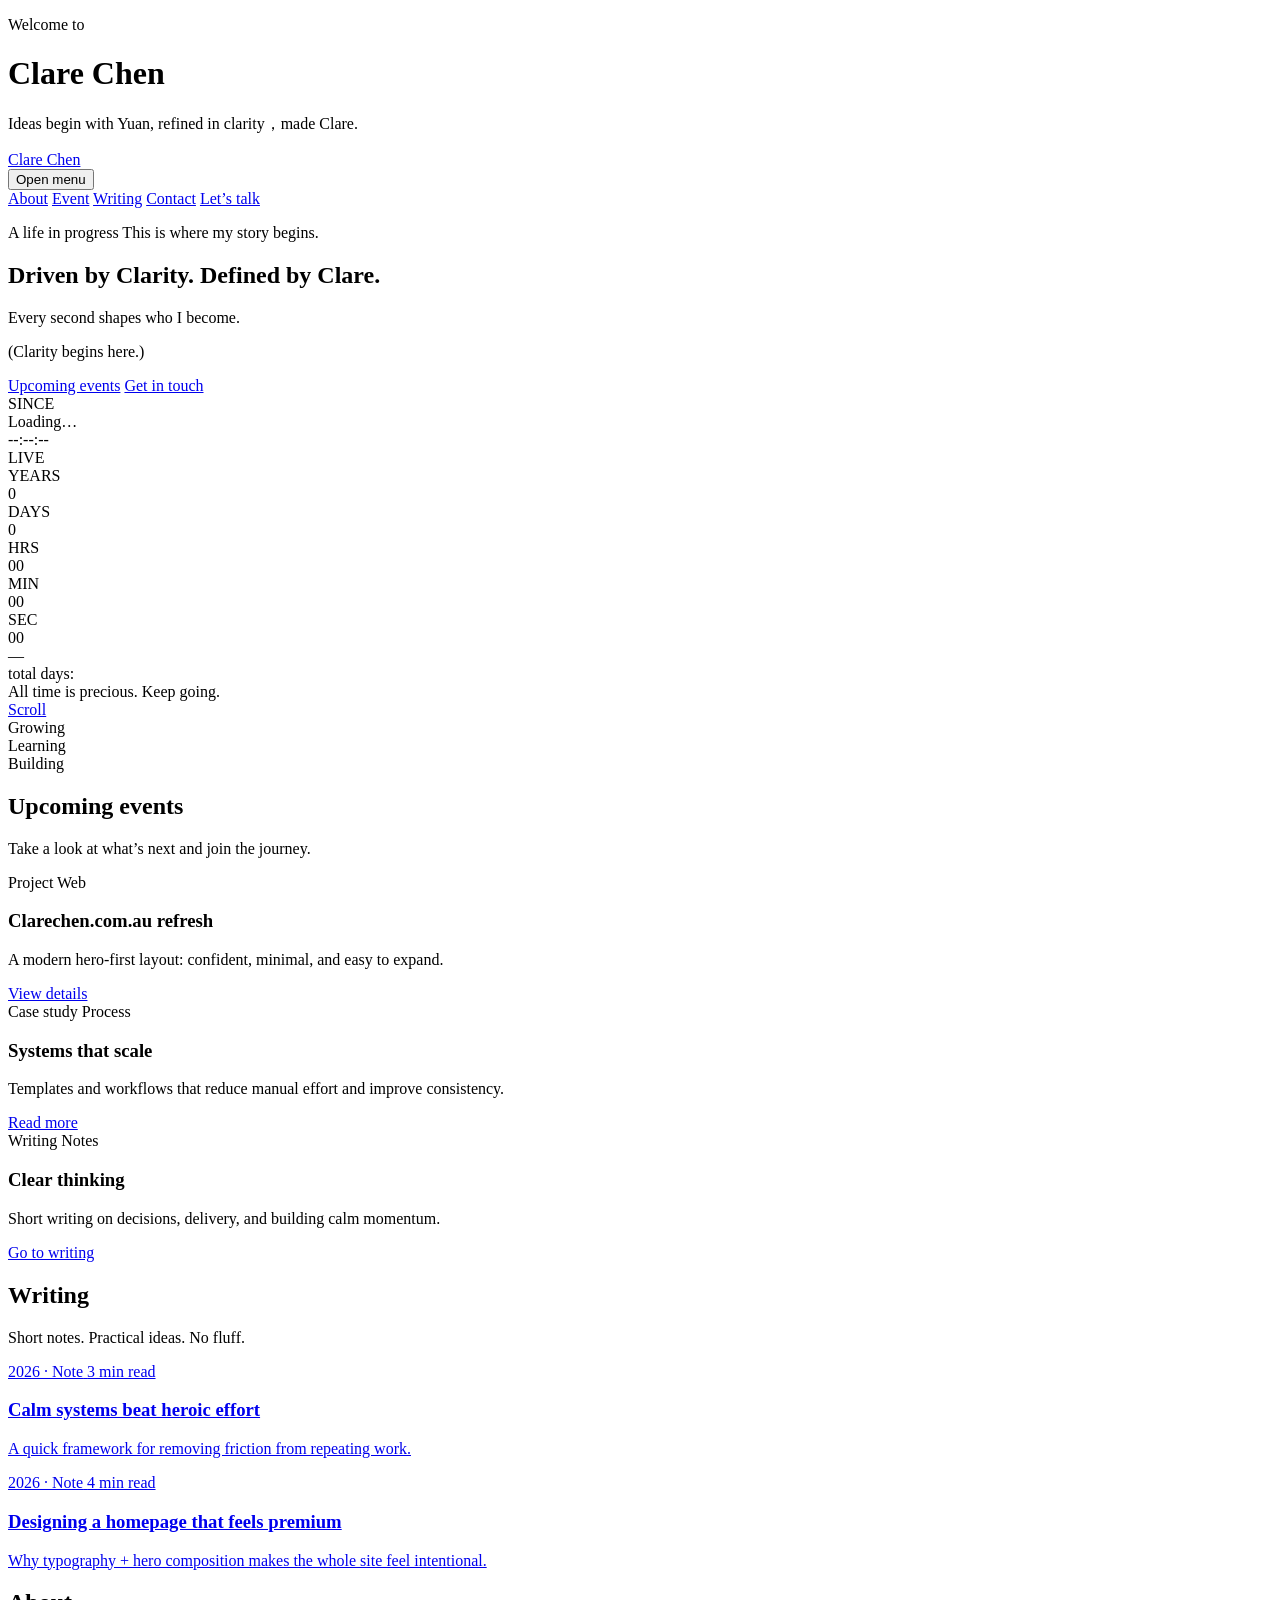
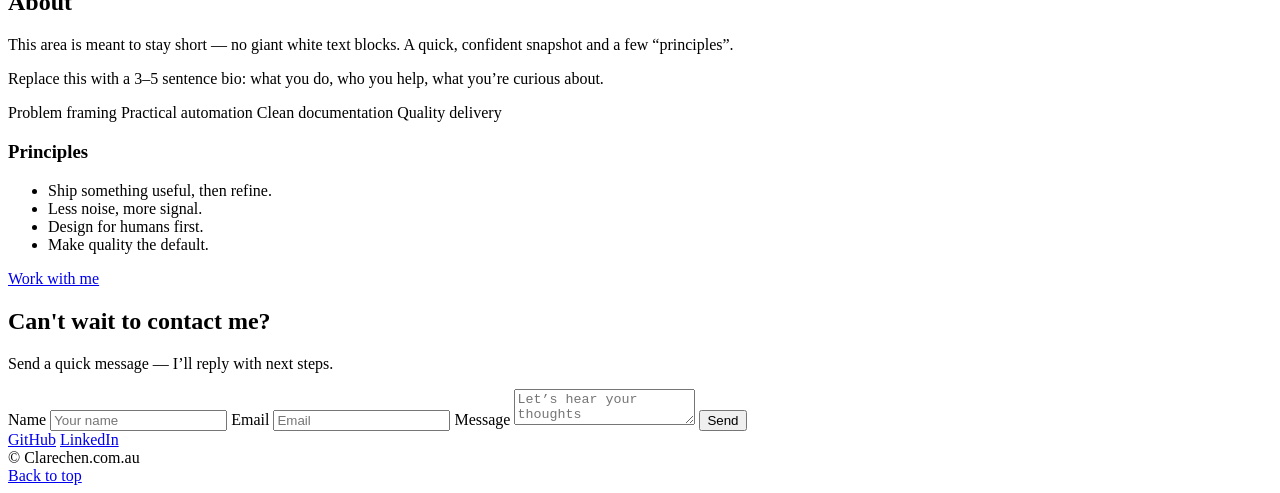
==== commit 4a10ba69: "Move the timer to the top" ====
--- a/index.html
+++ b/index.html
@@ -19,6 +19,7 @@
   <link href="https://fonts.googleapis.com/css2?family=Manrope:wght@300;400;500;600;700&family=Fraunces:opsz,wght@9..144,300;9..144,500;9..144,700&display=swap" rel="stylesheet" />
 
   <link rel="stylesheet" href="assets/css/site.css" />
+  <link rel="stylesheet" href="assets/css/timer.css" />
 </head>
 
 <body>
@@ -88,21 +89,58 @@
           <a class="btn btn--soft" href="#contact">Get in touch</a>
         </div>
 
-        <div class="hero__meta reveal">
-          <div class="stat">
-            <div class="stat__label">Focus</div>
-            <div class="stat__value">Systems • Writing • Delivery</div>
-          </div>
-          <div class="stat">
-            <div class="stat__label">Location</div>
-            <div class="stat__value">Australia</div>
-          </div>
-          <div class="stat">
-            <div class="stat__label">Currently</div>
-            <div class="stat__value">Open to collaborations</div>
-          </div>
-        </div>
-
+        <div class="grid grid--single">
+          <article class="card card--timer reveal">
+            <div class="timer">
+              <div class="timer__header">
+                <div>
+                  <div class="timer__title" id="timerTitle">SINCE</div>
+                  <div class="timer__subtitle" id="timerSubtitle">Loading…</div>
+                </div>
+
+                <div class="timer__status">
+                  <div class="timer__clock" id="timerClock">--:--:--</div>
+                  <div class="timer__mode" id="timerMode">LIVE</div>
+                </div>
+              </div>
+
+              <div class="timer__grid" aria-label="timer blocks">
+                <div class="timer__block">
+                  <div class="timer__label">YEARS</div>
+                  <div class="timer__value" id="timerYears">0</div>
+                </div>
+                <div class="timer__block">
+                  <div class="timer__label">DAYS</div>
+                  <div class="timer__value" id="timerDays">0</div>
+                </div>
+                <div class="timer__block">
+                  <div class="timer__label">HRS</div>
+                  <div class="timer__value" id="timerHours">00</div>
+                </div>
+                <div class="timer__block">
+                  <div class="timer__label">MIN</div>
+                  <div class="timer__value" id="timerMins">00</div>
+                </div>
+                <div class="timer__block">
+                  <div class="timer__label">SEC</div>
+                  <div class="timer__value" id="timerSecs">00</div>
+                </div>
+              </div>
+
+              <div class="timer__meta">
+                <div class="timer__pill">
+                  <span class="timer__dot" id="timerDot"></span>
+                  <span id="timerModeText">—</span>
+                </div>
+
+                <div>
+                  total days: <span id="timerTotalDays" style="color:rgba(255,255,255,.9)">0</span>
+                </div>
+              </div>
+
+              <div class="timer__hint">
+                All time is precious. Keep going.
+              </div>
         <a class="scrollHint" href="#event" aria-label="Scroll to the events">
           <span class="scrollHint__mouse" aria-hidden="true"></span>
           <span class="scrollHint__text">Scroll</span>
@@ -131,7 +169,7 @@
           </p>
         </div>
 
-        <div class="grid">
+         <div class="grid">
           <article class="card reveal">
             <div class="card__top">
               <span class="tag">Project</span>
@@ -291,5 +329,6 @@
   </footer>
 
   <script src="assets/js/site.js" defer></script>
+  <script src="assets/js/timer.js" defer></script>
 </body>
 </html>
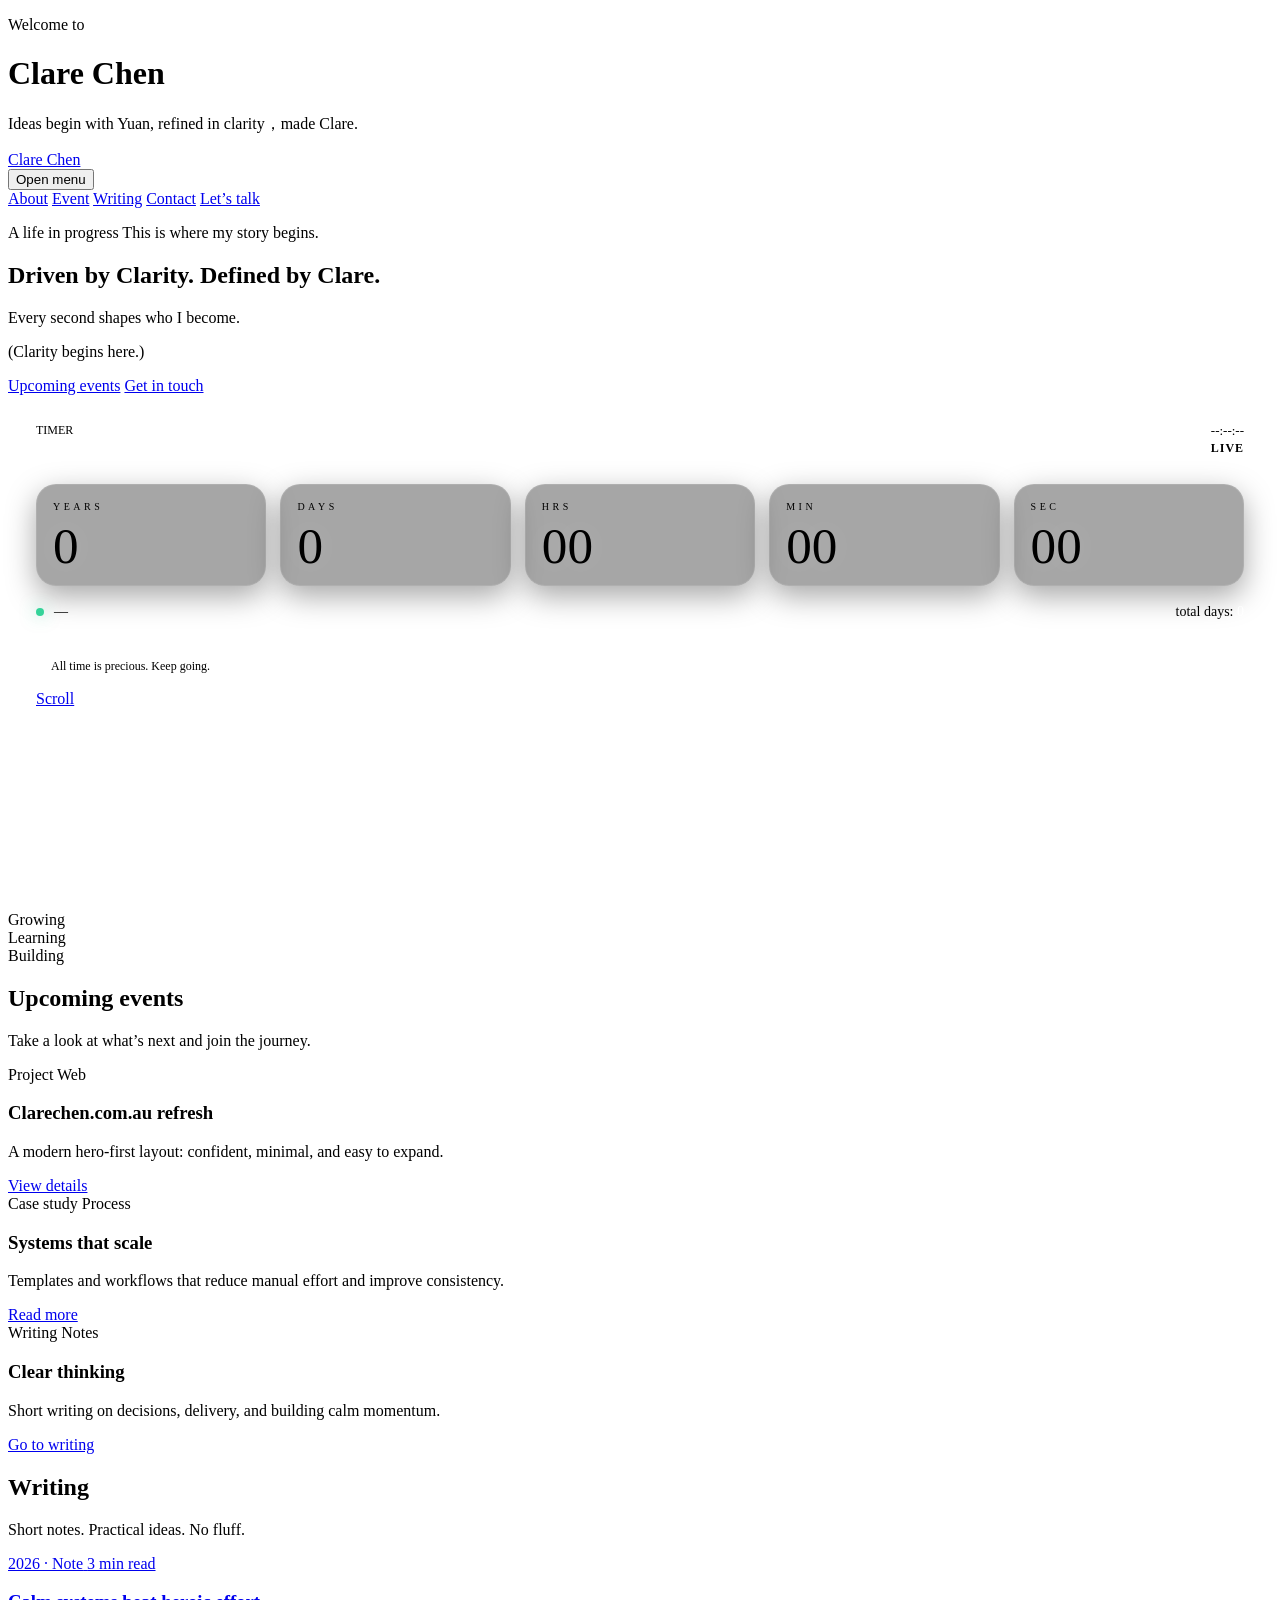
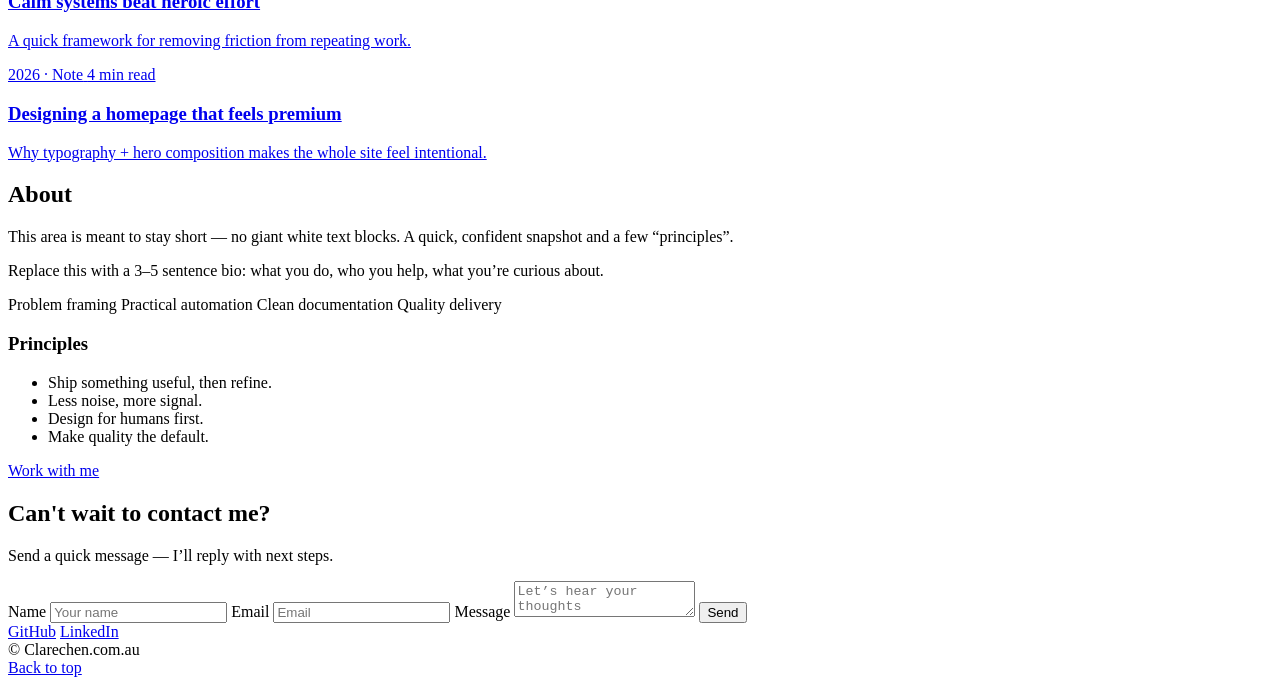
==== commit 54d131dc: "Update UI on the Timer" ====
--- a/index.html
+++ b/index.html
@@ -94,8 +94,7 @@
             <div class="timer">
               <div class="timer__header">
                 <div>
-                  <div class="timer__title" id="timerTitle">SINCE</div>
-                  <div class="timer__subtitle" id="timerSubtitle">Loading…</div>
+                  <div class="timer__title" id="timerTitle">TIMER</div>
                 </div>
 
                 <div class="timer__status">
--- a/assets/css/timer.css
+++ b/assets/css/timer.css
@@ -0,0 +1,133 @@
+:root {
+  /* Optional: override or add tokens for timer card */
+}
+
+/* Ensure the timer section uses a single column layout */
+.grid--single {
+  grid-template-columns: 1fr;
+}
+
+.card--timer {
+  padding: 28px;
+  min-height: 460px;
+  display: flex;
+  flex-direction: column;
+  justify-content: space-between;
+}
+
+.timer__header {
+  display: flex;
+  align-items: flex-start;
+  justify-content: space-between;
+  gap: 18px;
+}
+
+.timer__title {
+  letter-spacing: normal;
+  font-size: 12px;
+  color: var(--muted);
+}
+
+.timer__subtitle {
+  margin-top: 10px;
+  font-size: 14px;
+  color: var(--muted);
+  line-height: 1.4;
+}
+
+.timer__status {
+  text-align: right;
+  font-size: 12px;
+  color: var(--muted2);
+}
+
+.timer__clock {
+  font-size: 13px;
+  color: var(--muted);
+}
+
+.timer__mode {
+  margin-top: 2px;
+  font-weight: 700;
+  letter-spacing: .08em;
+  text-transform: uppercase;
+}
+
+.timer__grid {
+  margin-top: 28px;
+  display: grid;
+  grid-template-columns: repeat(5, 1fr);
+  gap: 14px;
+}
+
+@media (max-width: 860px) {
+  .timer__grid {
+    grid-template-columns: repeat(2, 1fr);
+  }
+  .timer__grid .timer__block:last-child {
+    grid-column: 1 / -1;
+  }
+}
+
+.timer__block {
+  border: 1px solid rgba(255, 255, 255, .10);
+  background: rgba(0, 0, 0, .35);
+  border-radius: 20px;
+  padding: 16px 16px 14px;
+  box-shadow: 0 10px 30px rgba(0, 0, 0, .35);
+}
+
+.timer__label {
+  font-size: 10px;
+  letter-spacing: .35em;
+  color: var(--muted2);
+}
+
+.timer__value {
+  margin-top: 8px;
+  font-size: clamp(34px, 4vw, 56px);
+  color: var(--text);
+  text-shadow: 0 0 22px rgba(255, 255, 255, .18);
+  line-height: 1;
+}
+
+.timer__meta {
+  margin-top: 18px;
+  display: flex;
+  align-items: center;
+  justify-content: space-between;
+  gap: 12px;
+  flex-wrap: wrap;
+  color: var(--muted);
+  font-size: 14px;
+}
+
+.timer__pill {
+  display: inline-flex;
+  align-items: center;
+  gap: 10px;
+}
+
+.timer__dot {
+  width: 8px;
+  height: 8px;
+  border-radius: 999px;
+  background: #34d399;
+  box-shadow: 0 0 16px rgba(52, 211, 153, .5);
+}
+
+.timer__dot.future {
+  background: #fbbf24;
+  box-shadow: 0 0 16px rgba(251, 191, 36, .5);
+}
+
+.timer__hint {
+  margin-top: 22px;
+  border: 1px solid rgba(255, 255, 255, .08);
+  background: rgba(255, 255, 255, .04);
+  border-radius: 18px;
+  padding: 14px;
+  font-size: 12px;
+  color: var(--muted);
+  line-height: 1.5;
+}
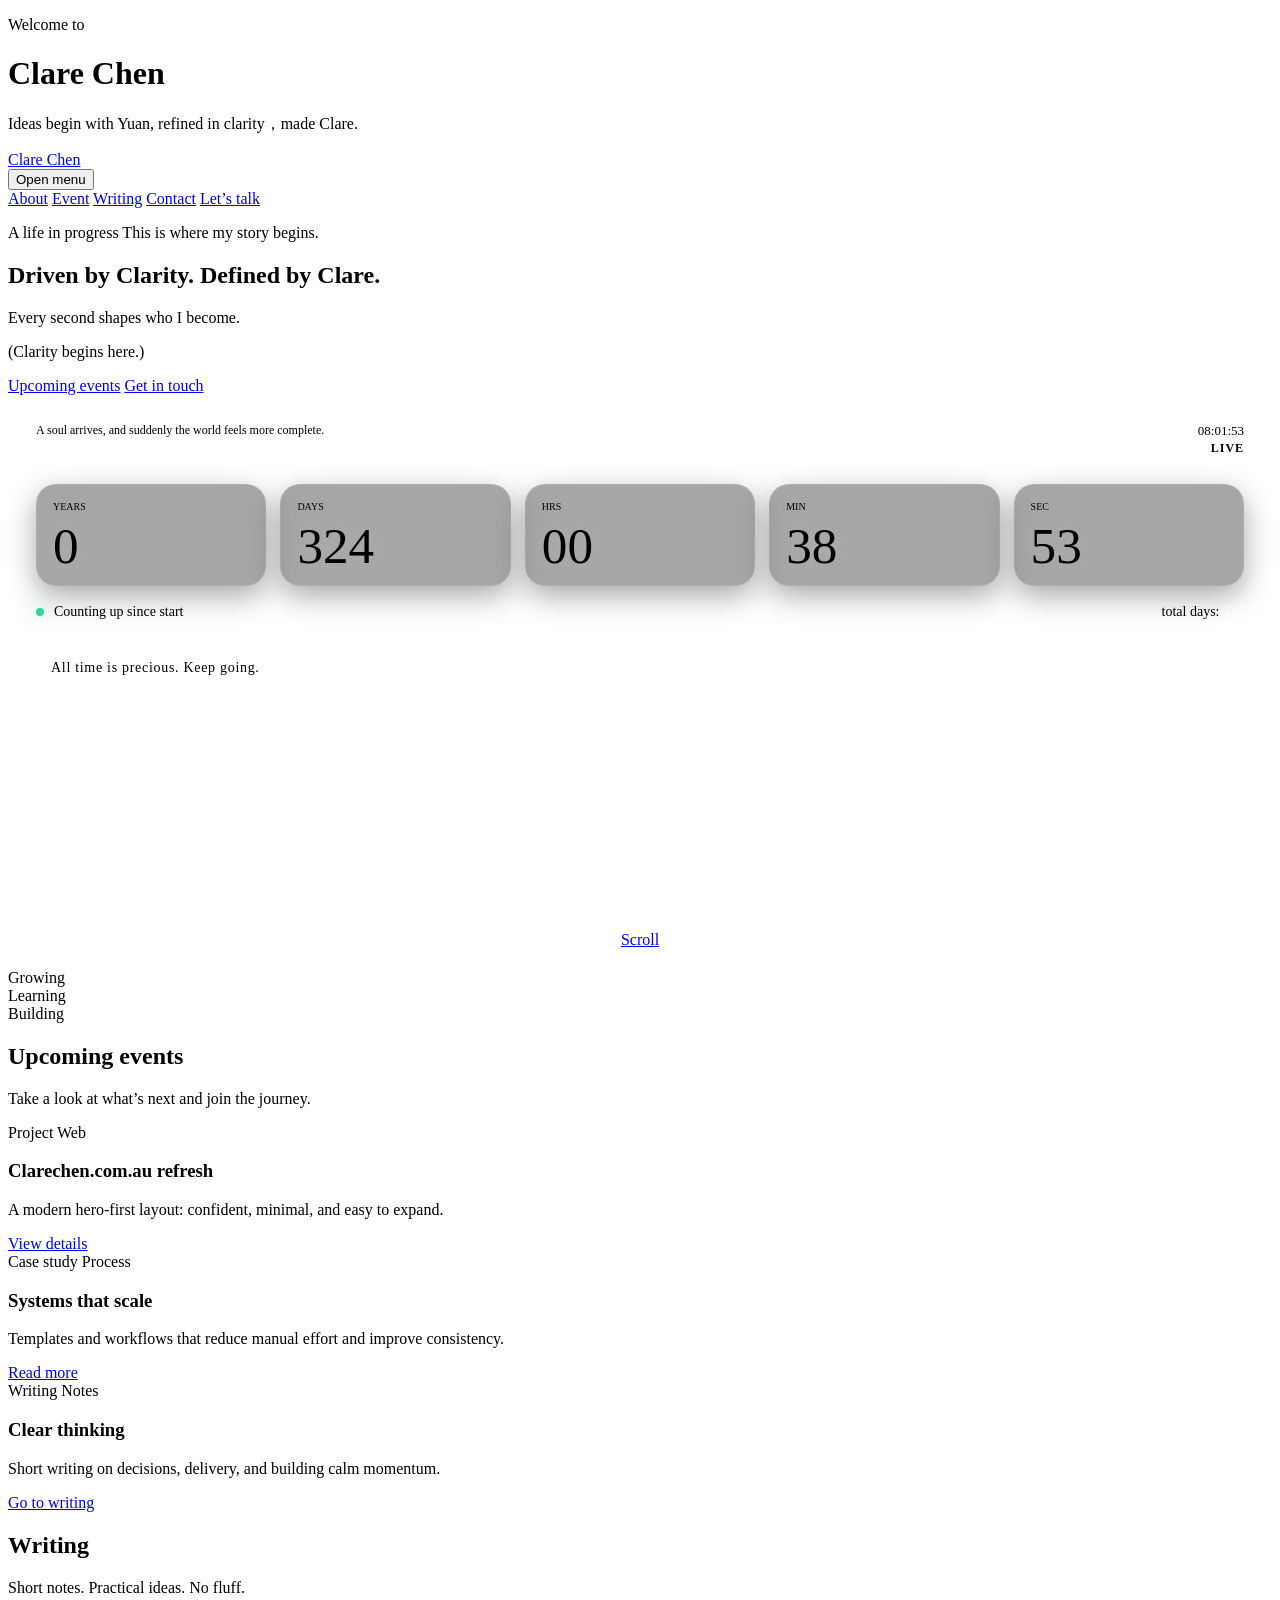
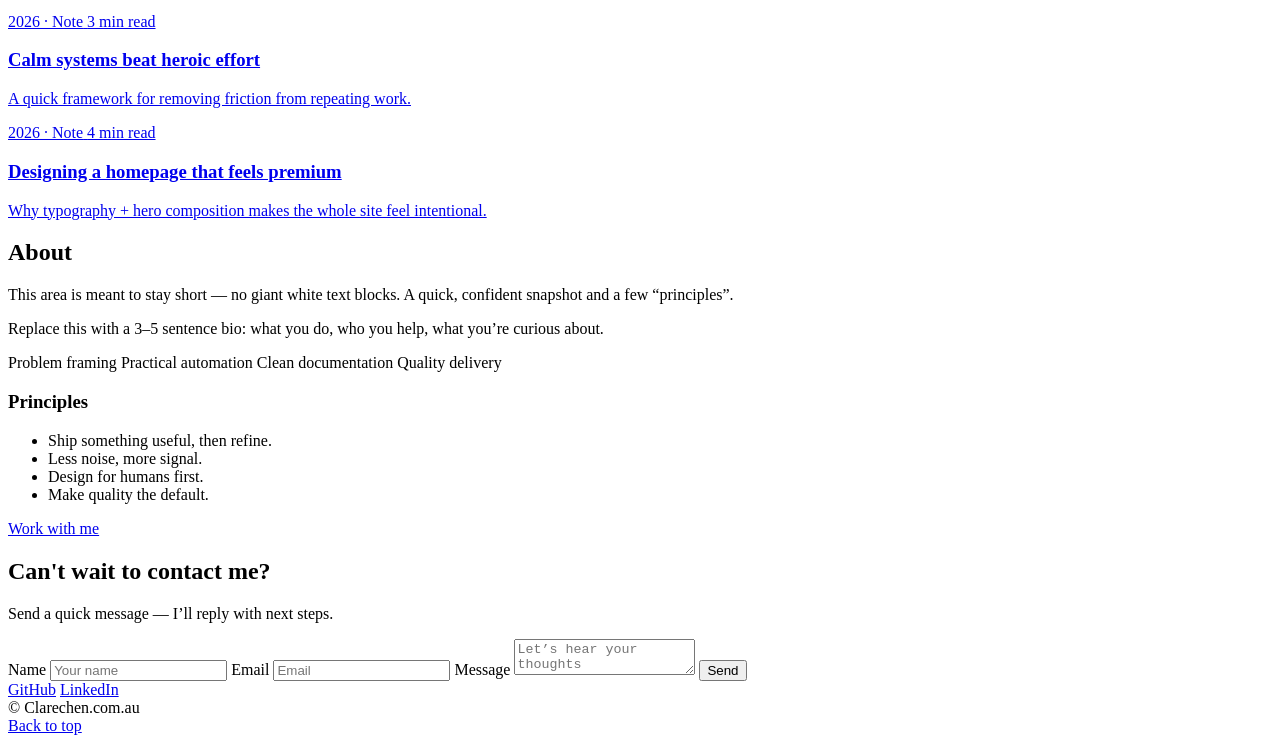
==== commit 6cf1d3ca: "Update UI on Timer" ====
--- a/index.html
+++ b/index.html
@@ -94,7 +94,8 @@
             <div class="timer">
               <div class="timer__header">
                 <div>
-                  <div class="timer__title" id="timerTitle">TIMER</div>
+                  <div class="timer__title" id="timerTitle">SINCE</div>
+                  <div class="timer__subtitle" id="timerSubtitle">Loading…</div>
                 </div>
 
                 <div class="timer__status">
@@ -140,12 +141,19 @@
               <div class="timer__hint">
                 All time is precious. Keep going.
               </div>
-        <a class="scrollHint" href="#event" aria-label="Scroll to the events">
-          <span class="scrollHint__mouse" aria-hidden="true"></span>
-          <span class="scrollHint__text">Scroll</span>
-        </a>
-      </div>
-    </section>
+            </article>
+          </div>
+        </div>
+      </div>
+    </section>
+
+    <!-- Scroll hint between sections -->
+    <a class="scrollHint" href="#event" aria-label="Scroll to the events" style="display: flex; justify-content: center; padding: 20px 0;">
+      <div style="text-align: center;">
+        <span class="scrollHint__mouse" aria-hidden="true"></span>
+        <span class="scrollHint__text">Scroll</span>
+      </div>
+    </a>
 
     <!-- TRUST STRIP -->
     <section class="strip">
--- a/assets/css/timer.css
+++ b/assets/css/timer.css
@@ -1,7 +1,3 @@
-:root {
-  /* Optional: override or add tokens for timer card */
-}
-
 /* Ensure the timer section uses a single column layout */
 .grid--single {
   grid-template-columns: 1fr;
@@ -29,10 +25,7 @@
 }
 
 .timer__subtitle {
-  margin-top: 10px;
-  font-size: 14px;
-  color: var(--muted);
-  line-height: 1.4;
+  display: none;
 }
 
 .timer__status {
@@ -79,7 +72,6 @@
 
 .timer__label {
   font-size: 10px;
-  letter-spacing: .35em;
   color: var(--muted2);
 }
 
@@ -127,7 +119,8 @@
   background: rgba(255, 255, 255, .04);
   border-radius: 18px;
   padding: 14px;
-  font-size: 12px;
+  font-size: 14px;
+  letter-spacing: 0.05em;
   color: var(--muted);
   line-height: 1.5;
 }
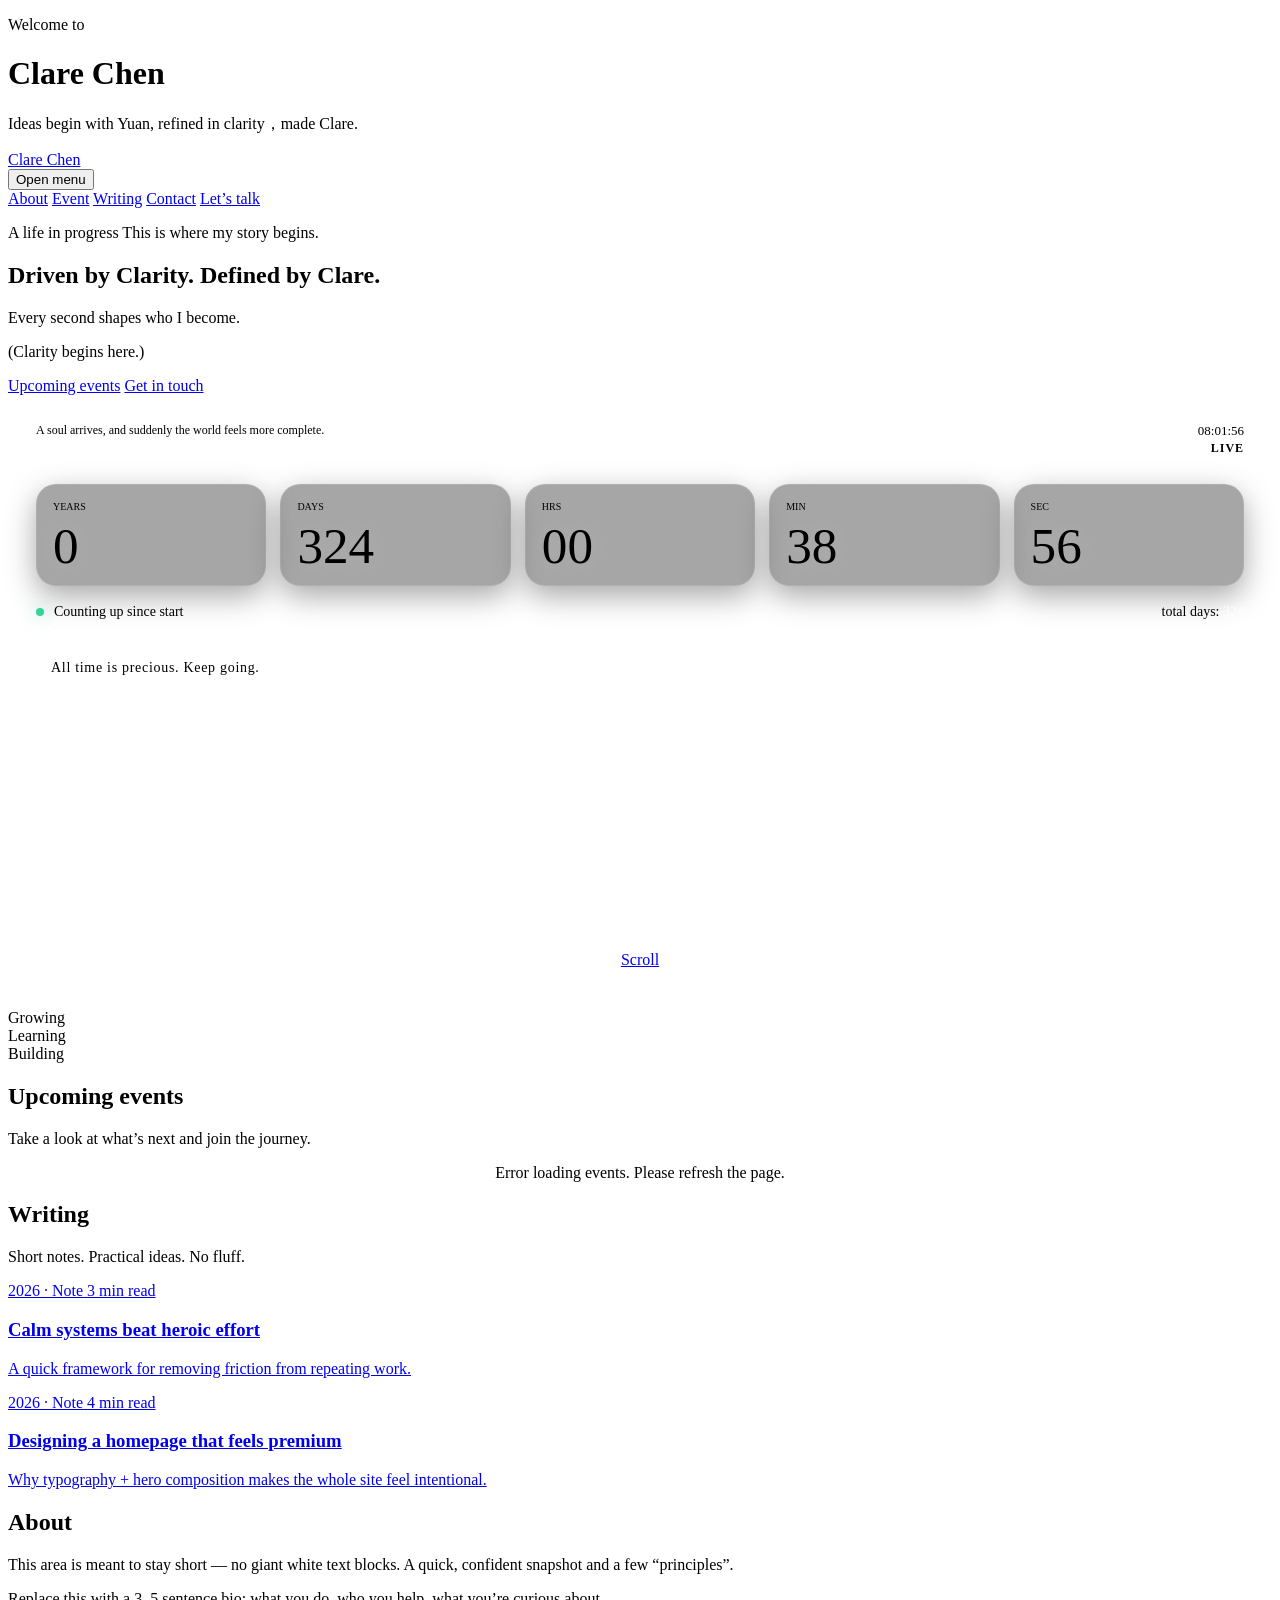
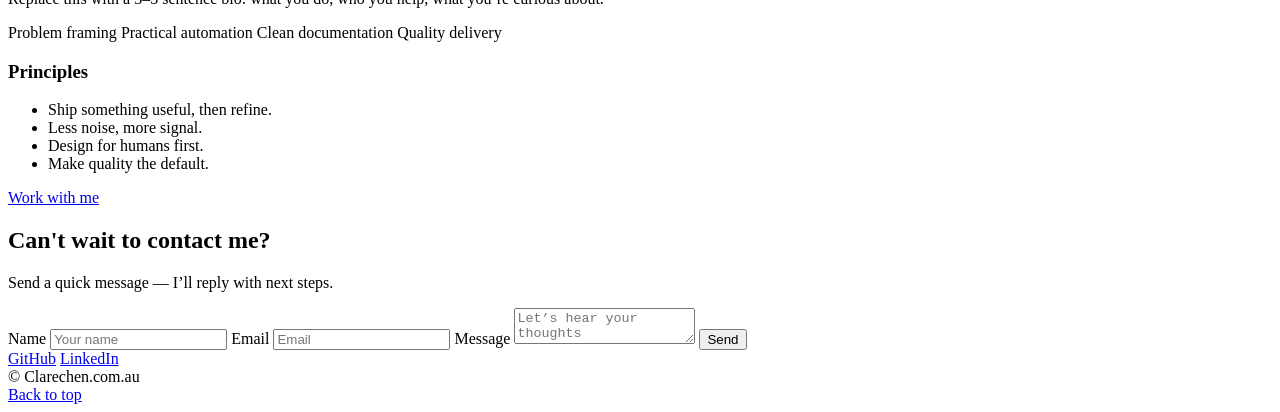
==== commit ac87fdc8: "fix Fetch path issue" ====
--- a/index.html
+++ b/index.html
@@ -144,16 +144,16 @@
             </article>
           </div>
         </div>
-      </div>
-    </section>
-
-    <!-- Scroll hint between sections -->
-    <a class="scrollHint" href="#event" aria-label="Scroll to the events" style="display: flex; justify-content: center; padding: 20px 0;">
-      <div style="text-align: center;">
-        <span class="scrollHint__mouse" aria-hidden="true"></span>
-        <span class="scrollHint__text">Scroll</span>
-      </div>
-    </a>
+
+        <!-- Scroll hint -->
+        <div style="text-align: center; padding: 40px 0;">
+          <a class="scrollHint" href="#event" aria-label="Scroll to the events">
+            <span class="scrollHint__mouse" aria-hidden="true"></span>
+            <span class="scrollHint__text">Scroll</span>
+          </a>
+        </div>
+      </div>
+    </section>
 
     <!-- TRUST STRIP -->
     <section class="strip">
@@ -176,48 +176,8 @@
           </p>
         </div>
 
-         <div class="grid">
-          <article class="card reveal">
-            <div class="card__top">
-              <span class="tag">Project</span>
-              <span class="tag tag--muted">Web</span>
-            </div>
-            <h3 class="card__title">Clarechen.com.au refresh</h3>
-            <p class="card__text">
-              A modern hero-first layout: confident, minimal, and easy to expand.
-            </p>
-            <div class="card__actions">
-              <a class="link" href="#" aria-label="Open project">View details</a>
-            </div>
-          </article>
-
-          <article class="card reveal">
-            <div class="card__top">
-              <span class="tag">Case study</span>
-              <span class="tag tag--muted">Process</span>
-            </div>
-            <h3 class="card__title">Systems that scale</h3>
-            <p class="card__text">
-              Templates and workflows that reduce manual effort and improve consistency.
-            </p>
-            <div class="card__actions">
-              <a class="link" href="#" aria-label="Open case study">Read more</a>
-            </div>
-          </article>
-
-          <article class="card reveal">
-            <div class="card__top">
-              <span class="tag">Writing</span>
-              <span class="tag tag--muted">Notes</span>
-            </div>
-            <h3 class="card__title">Clear thinking</h3>
-            <p class="card__text">
-              Short writing on decisions, delivery, and building calm momentum.
-            </p>
-            <div class="card__actions">
-              <a class="link" href="#writing">Go to writing</a>
-            </div>
-          </article>
+         <div class="grid" id="eventCardsContainer">
+          <p style="text-align: center; color: var(--muted); grid-column: 1/-1; padding: 40px 0;">Loading events...</p>
         </div>
       </div>
     </section>
@@ -337,5 +297,26 @@
 
   <script src="assets/js/site.js" defer></script>
   <script src="assets/js/timer.js" defer></script>
+  <script src="assets/js/events.js" defer></script>
+  <script defer>
+    // Load events when DOM is ready
+    async function initEvents() {
+      try {
+        await renderEventCards();
+      } catch (error) {
+        console.error('Failed to render event cards:', error);
+        const container = document.getElementById('eventCardsContainer');
+        if (container) {
+          container.innerHTML = '<p style="grid-column: 1/-1; text-align: center; color: var(--muted);">Error loading events. Please refresh the page.</p>';
+        }
+      }
+    }
+
+    if (document.readyState === 'loading') {
+      document.addEventListener('DOMContentLoaded', initEvents);
+    } else {
+      initEvents();
+    }
+  </script>
 </body>
 </html>
